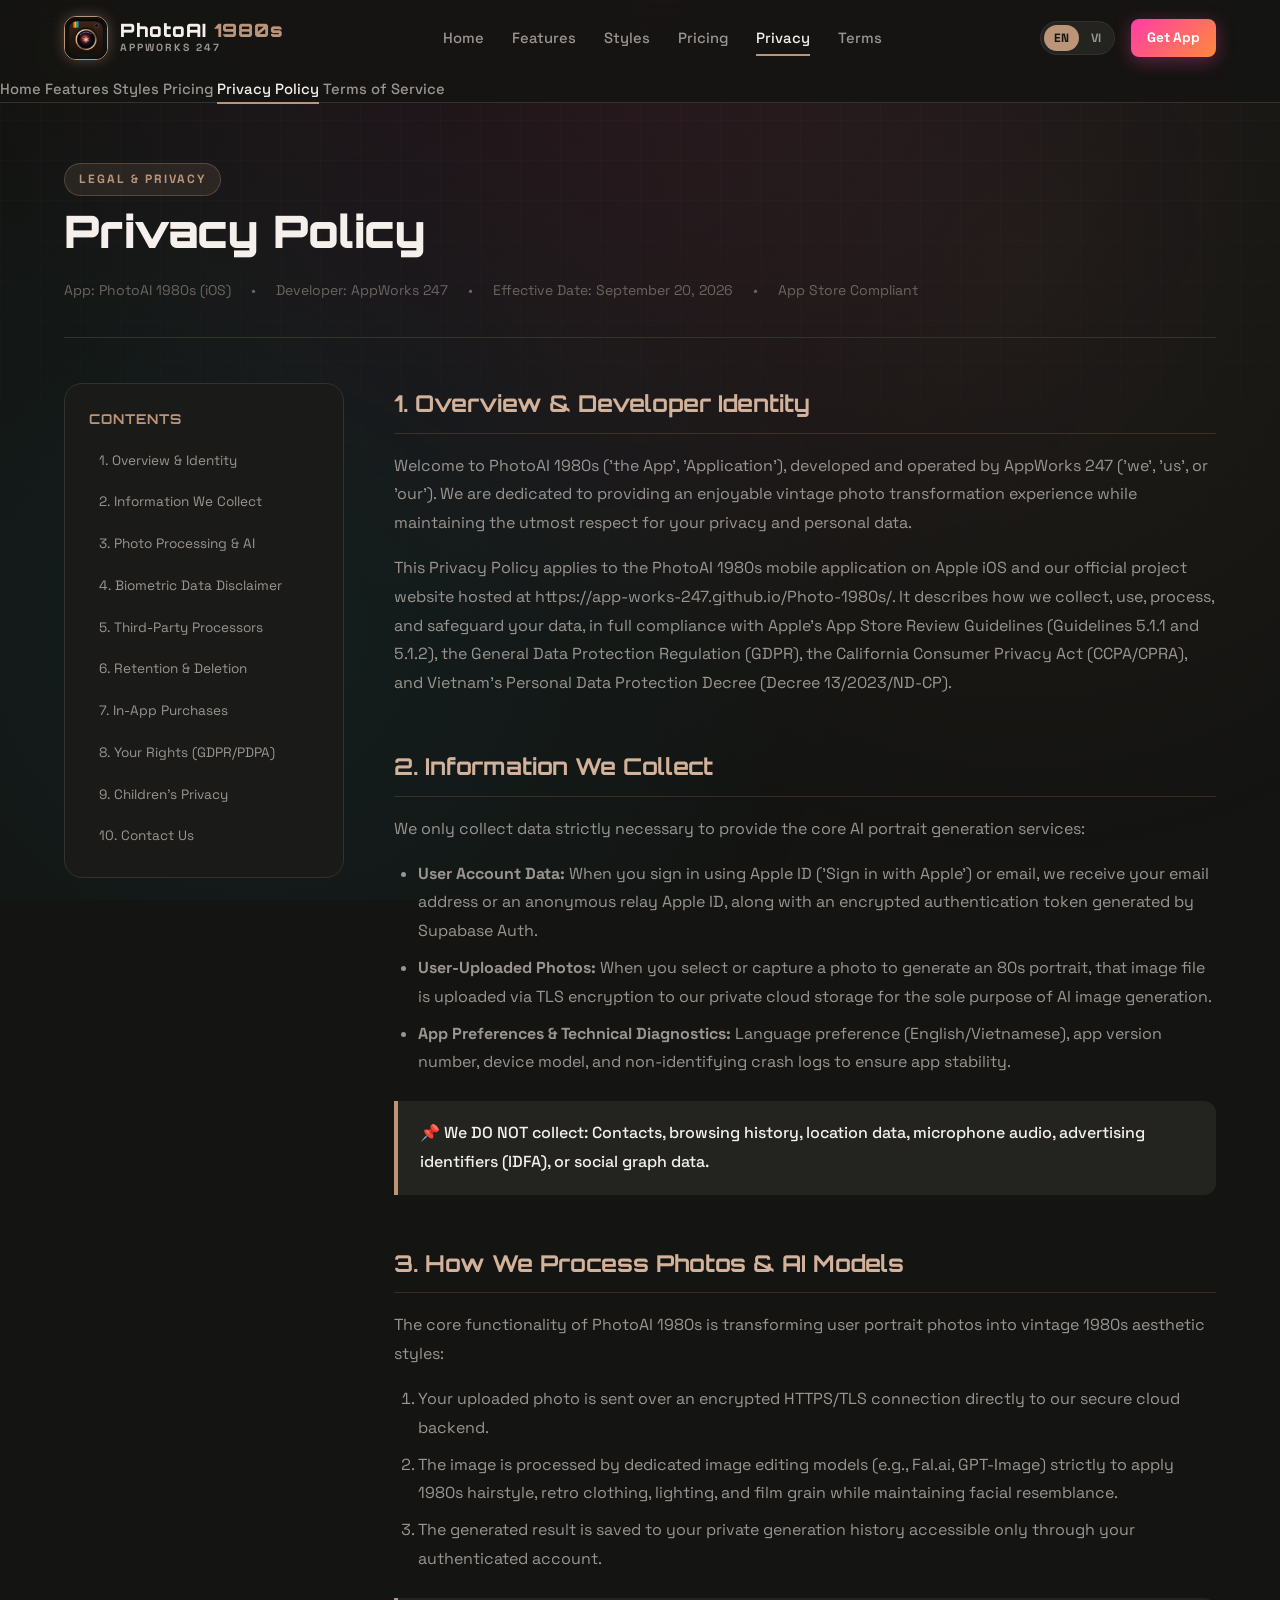
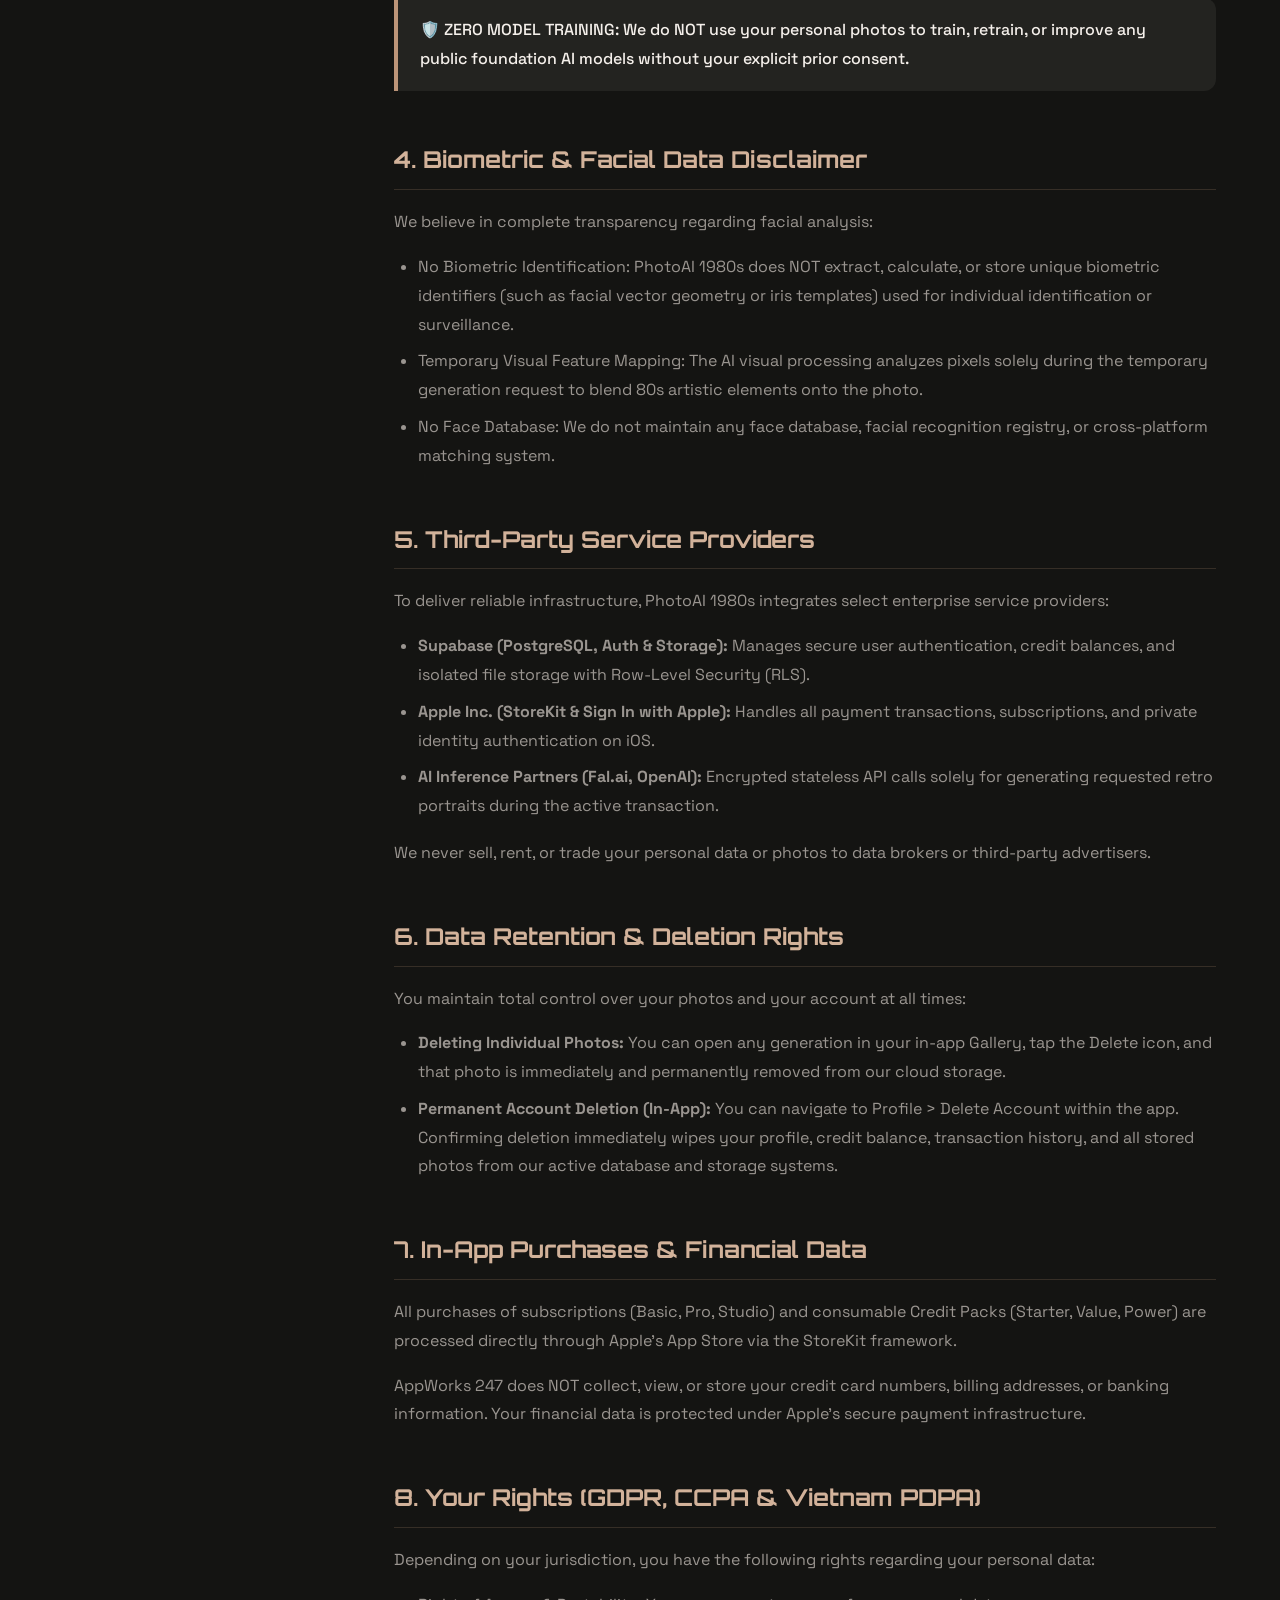
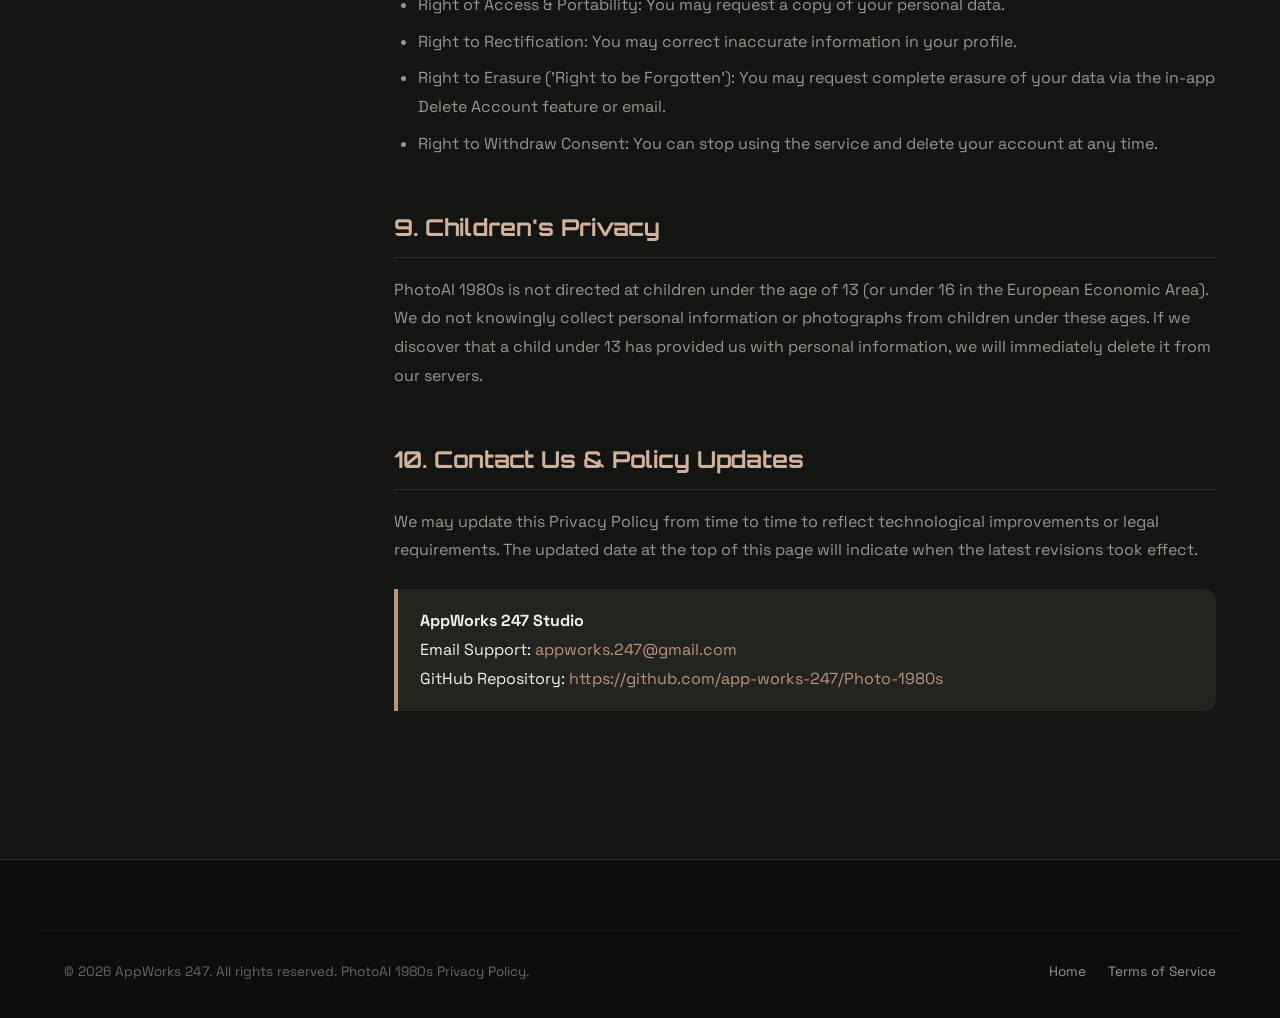
==== privacy/index.html @ 923ccb98 "feat: initial release of PhotoAI 1980s landing page and privacy policy for GitHub Pages" ====
<!DOCTYPE html>
<html lang="en">
<head>
  <meta charset="UTF-8">
  <meta name="viewport" content="width=device-width, initial-scale=1.0">
  <title>Privacy Policy — PhotoAI 1980s</title>
  <meta name="description" content="Privacy Policy for PhotoAI 1980s (iOS App by AppWorks 247). Learn how we handle your photos, AI data processing, and deletion rights.">
  <meta name="author" content="AppWorks 247">
  <base href="../">
  
  <link rel="icon" type="image/png" href="./assets/images/app-icon.png">
  <link rel="apple-touch-icon" href="./assets/images/app-icon.png">
  <link rel="stylesheet" href="./css/style.css">
</head>
<body>
  <div class="retro-grid-bg" aria-hidden="true"></div>

  <!-- Header -->
  <header class="site-header">
    <div class="container header-inner">
      <a href="./index.html" class="brand-logo" aria-label="PhotoAI 1980s Home">
        <img src="./assets/images/app-icon.png" alt="PhotoAI 1980s Icon" class="brand-icon">
        <div class="brand-text-wrap">
          <span class="brand-title">PhotoAI <span>1980s</span></span>
          <span class="brand-tag">AppWorks 247</span>
        </div>
      </a>

      <nav class="desktop-nav" aria-label="Navigation">
        <a href="./index.html" class="nav-link">Home</a>
        <a href="./index.html#features" class="nav-link">Features</a>
        <a href="./index.html#styles" class="nav-link">Styles</a>
        <a href="./index.html#pricing" class="nav-link">Pricing</a>
        <a href="./privacy.html" class="nav-link active">Privacy</a>
        <a href="./terms.html" class="nav-link">Terms</a>
      </nav>

      <div class="header-actions">
        <div class="lang-switcher" role="group" aria-label="Language Switcher">
          <button type="button" class="lang-btn active" data-lang="en" aria-label="English">EN</button>
          <button type="button" class="lang-btn" data-lang="vi" aria-label="Tiếng Việt">VI</button>
        </div>
        <a href="./index.html#download" class="btn btn-primary btn-sm">Get App</a>
        <button type="button" class="mobile-menu-toggle" aria-label="Toggle Menu">
          <span></span><span></span><span></span>
        </button>
      </div>
    </div>

    <!-- Mobile Drawer -->
    <div class="mobile-drawer">
      <a href="./index.html" class="nav-link">Home</a>
      <a href="./index.html#features" class="nav-link">Features</a>
      <a href="./index.html#styles" class="nav-link">Styles</a>
      <a href="./index.html#pricing" class="nav-link">Pricing</a>
      <a href="./privacy.html" class="nav-link active">Privacy Policy</a>
      <a href="./terms.html" class="nav-link">Terms of Service</a>
    </div>
  </header>

  <!-- Legal Main Content -->
  <main class="legal-page">
    <div class="container">
      <div class="legal-header">
        <div class="badge-eyebrow" data-en="LEGAL & PRIVACY" data-vi="PHÁP LÝ & BẢO MẬT">LEGAL & PRIVACY</div>
        <h1 data-en="Privacy Policy" data-vi="Chính Sách Quyền Riêng Tư">Privacy Policy</h1>
        <div class="legal-meta">
          <span data-en="App: PhotoAI 1980s (iOS)" data-vi="Ứng dụng: PhotoAI 1980s (iOS)">App: PhotoAI 1980s (iOS)</span>
          <span>•</span>
          <span data-en="Developer: AppWorks 247" data-vi="Nhà phát triển: AppWorks 247">Developer: AppWorks 247</span>
          <span>•</span>
          <span data-en="Effective Date: September 20, 2026" data-vi="Ngày hiệu lực: 20/09/2026">Effective Date: September 20, 2026</span>
          <span>•</span>
          <span data-en="App Store Compliant" data-vi="Tuân thủ tiêu chuẩn App Store">App Store Compliant</span>
        </div>
      </div>

      <div class="legal-layout">
        <!-- Table of contents sidebar -->
        <aside class="legal-sidebar" aria-label="Table of Contents">
          <h4 data-en="CONTENTS" data-vi="MỤC LỤC">CONTENTS</h4>
          <ul class="toc-list">
            <li><a href="#section-1" class="toc-link" data-en="1. Overview & Identity" data-vi="1. Tổng quan & Định danh">1. Overview & Identity</a></li>
            <li><a href="#section-2" class="toc-link" data-en="2. Information We Collect" data-vi="2. Dữ liệu thu thập">2. Information We Collect</a></li>
            <li><a href="#section-3" class="toc-link" data-en="3. Photo Processing & AI" data-vi="3. Xử lý ảnh & Công nghệ AI">3. Photo Processing & AI</a></li>
            <li><a href="#section-4" class="toc-link" data-en="4. Biometric Data Disclaimer" data-vi="4. Dữ liệu sinh trắc học">4. Biometric Data Disclaimer</a></li>
            <li><a href="#section-5" class="toc-link" data-en="5. Third-Party Processors" data-vi="5. Đối tác thứ ba">5. Third-Party Processors</a></li>
            <li><a href="#section-6" class="toc-link" data-en="6. Retention & Deletion" data-vi="6. Lưu trữ & Quyền xóa">6. Retention & Deletion</a></li>
            <li><a href="#section-7" class="toc-link" data-en="7. In-App Purchases" data-vi="7. Giao dịch mua trong app">7. In-App Purchases</a></li>
            <li><a href="#section-8" class="toc-link" data-en="8. Your Rights (GDPR/PDPA)" data-vi="8. Quyền lợi người dùng">8. Your Rights (GDPR/PDPA)</a></li>
            <li><a href="#section-9" class="toc-link" data-en="9. Children's Privacy" data-vi="9. Quyền riêng tư trẻ em">9. Children's Privacy</a></li>
            <li><a href="#section-10" class="toc-link" data-en="10. Contact Us" data-vi="10. Liên hệ">10. Contact Us</a></li>
          </ul>
        </aside>

        <!-- Legal body text -->
        <article class="legal-content">
          <!-- Section 1 -->
          <section id="section-1">
            <h2 data-en="1. Overview & Developer Identity" data-vi="1. Tổng quan & Định danh nhà phát triển">1. Overview & Developer Identity</h2>
            <p data-en="Welcome to PhotoAI 1980s ('the App', 'Application'), developed and operated by AppWorks 247 ('we', 'us', or 'our'). We are dedicated to providing an enjoyable vintage photo transformation experience while maintaining the utmost respect for your privacy and personal data." data-vi="Chào mừng bạn đến với PhotoAI 1980s ('Ứng dụng'), được phát triển và vận hành bởi AppWorks 247 ('chúng tôi'). Chúng tôi cam kết mang đến trải nghiệm biến hóa ảnh thập niên 1980 thú vị đồng thời bảo vệ tối đa quyền riêng tư và dữ liệu cá nhân của bạn.">
              Welcome to PhotoAI 1980s ("the App", "Application"), developed and operated by AppWorks 247 ("we", "us", or "our"). We are dedicated to providing an enjoyable vintage photo transformation experience while maintaining the utmost respect for your privacy and personal data.
            </p>
            <p data-en="This Privacy Policy applies to the PhotoAI 1980s mobile application on Apple iOS and our official project website hosted at https://app-works-247.github.io/Photo-1980s/. It describes how we collect, use, process, and safeguard your data, in full compliance with Apple's App Store Review Guidelines (Guidelines 5.1.1 and 5.1.2), the General Data Protection Regulation (GDPR), the California Consumer Privacy Act (CCPA/CPRA), and Vietnam's Personal Data Protection Decree (Decree 13/2023/ND-CP)." data-vi="Chính sách này áp dụng cho ứng dụng di động PhotoAI 1980s trên iOS và trang web dự án chính thức tại https://app-works-247.github.io/Photo-1980s/. Chính sách giải thích rõ cách thức chúng tôi thu thập, sử dụng và bảo vệ dữ liệu của bạn, tuân thủ nghiêm ngặt Hướng dẫn Đánh giá App Store của Apple (Điều 5.1.1 và 5.1.2), GDPR, CCPA và Nghị định 13/2023/NĐ-CP của Việt Nam.">
              This Privacy Policy applies to the PhotoAI 1980s mobile application on Apple iOS and our official project website hosted at https://app-works-247.github.io/Photo-1980s/. It describes how we collect, use, process, and safeguard your data, in full compliance with Apple's App Store Review Guidelines (Guidelines 5.1.1 and 5.1.2), the General Data Protection Regulation (GDPR), the California Consumer Privacy Act (CCPA/CPRA), and Vietnam's Personal Data Protection Decree (Decree 13/2023/ND-CP).
            </p>
          </section>

          <!-- Section 2 -->
          <section id="section-2">
            <h2 data-en="2. Information We Collect" data-vi="2. Dữ liệu chúng tôi thu thập">2. Information We Collect</h2>
            <p data-en="We only collect data strictly necessary to provide the core AI portrait generation services:" data-vi="Chúng tôi chỉ thu thập các dữ liệu thực sự cần thiết để cung cấp tính năng tạo ảnh chân dung AI:">
              We only collect data strictly necessary to provide the core AI portrait generation services:
            </p>
            <ul>
              <li>
                <strong data-en="User Account Data: " data-vi="Dữ liệu tài khoản: ">User Account Data: </strong>
                <span data-en="When you sign in using Apple ID ('Sign in with Apple') or email, we receive your email address or an anonymous relay Apple ID, along with an encrypted authentication token generated by Supabase Auth." data-vi="Khi bạn đăng nhập bằng Apple ID ('Đăng nhập bằng Apple') hoặc email, chúng tôi nhận địa chỉ email (hoặc email chuyển tiếp ẩn danh của Apple) và mã xác thực mã hóa do Supabase Auth quản lý.">When you sign in using Apple ID ("Sign in with Apple") or email, we receive your email address or an anonymous relay Apple ID, along with an encrypted authentication token generated by Supabase Auth.</span>
              </li>
              <li>
                <strong data-en="User-Uploaded Photos: " data-vi="Ảnh do bạn tải lên: ">User-Uploaded Photos: </strong>
                <span data-en="When you select or capture a photo to generate an 80s portrait, that image file is uploaded via TLS encryption to our private cloud storage for the sole purpose of AI image generation." data-vi="Khi bạn chụp ảnh hoặc chọn ảnh từ thư viện để tạo chân dung 80s, file ảnh sẽ được truyền tải qua mã hóa TLS lên kho lưu trữ đám mây bảo mật chỉ phục vụ duy nhất mục đích tạo ảnh AI.">When you select or capture a photo to generate an 80s portrait, that image file is uploaded via TLS encryption to our private cloud storage for the sole purpose of AI image generation.</span>
              </li>
              <li>
                <strong data-en="App Preferences & Technical Diagnostics: " data-vi="Tùy chọn & Dữ liệu chẩn đoán kỹ thuật: ">App Preferences & Technical Diagnostics: </strong>
                <span data-en="Language preference (English/Vietnamese), app version number, device model, and non-identifying crash logs to ensure app stability." data-vi="Tùy chọn ngôn ngữ (Anh/Việt), phiên bản ứng dụng, dòng máy và nhật ký lỗi kỹ thuật ẩn danh nhằm đảm bảo sự ổn định của ứng dụng.">Language preference (English/Vietnamese), app version number, device model, and non-identifying crash logs to ensure app stability.</span>
              </li>
            </ul>

            <div class="legal-callout">
              <p data-en="📌 We DO NOT collect: Contacts, browsing history, location data, microphone audio, advertising identifiers (IDFA), or social graph data." data-vi="📌 Chúng tôi KHÔNG thu thập: Danh bạ điện thoại, lịch sử duyệt web, định vị GPS, ghi âm microphone, ID quảng cáo theo dõi (IDFA) hay mạng lưới bạn bè.">
                📌 We DO NOT collect: Contacts, browsing history, location data, microphone audio, advertising identifiers (IDFA), or social graph data.
              </p>
            </div>
          </section>

          <!-- Section 3 -->
          <section id="section-3">
            <h2 data-en="3. How We Process Photos & AI Models" data-vi="3. Quy trình xử lý ảnh & Mô hình AI">3. How We Process Photos & AI Models</h2>
            <p data-en="The core functionality of PhotoAI 1980s is transforming user portrait photos into vintage 1980s aesthetic styles:" data-vi="Chức năng cốt lõi của PhotoAI 1980s là chuyển hóa ảnh chân dung thành phong cách cổ điển thập niên 1980:">
              The core functionality of PhotoAI 1980s is transforming user portrait photos into vintage 1980s aesthetic styles:
            </p>
            <ol>
              <li data-en="Your uploaded photo is sent over an encrypted HTTPS/TLS connection directly to our secure cloud backend." data-vi="Ảnh bạn tải lên được truyền tải qua kết nối mã hóa bảo mật HTTPS/TLS đến máy chủ đám mây của chúng tôi.">Your uploaded photo is sent over an encrypted HTTPS/TLS connection directly to our secure cloud backend.</li>
              <li data-en="The image is processed by dedicated image editing models (e.g., Fal.ai, GPT-Image) strictly to apply 1980s hairstyle, retro clothing, lighting, and film grain while maintaining facial resemblance." data-vi="Ảnh được xử lý bởi các mô hình AI chuyên dụng (như Fal.ai, GPT-Image) để vẽ lại kiểu tóc thập niên 80, trang phục cổ điển, ánh sáng và hạt phim mà vẫn giữ nguyên đường nét gương mặt.">The image is processed by dedicated image editing models (e.g., Fal.ai, GPT-Image) strictly to apply 1980s hairstyle, retro clothing, lighting, and film grain while maintaining facial resemblance.</li>
              <li data-en="The generated result is saved to your private generation history accessible only through your authenticated account." data-vi="Bức ảnh hoàn thiện được lưu vào lịch sử tạo ảnh cá nhân của riêng bạn, chỉ có tài khoản của bạn mới có quyền truy cập.">The generated result is saved to your private generation history accessible only through your authenticated account.</li>
            </ol>
            <div class="legal-callout">
              <p data-en="🛡️ ZERO MODEL TRAINING: We do NOT use your personal photos to train, retrain, or improve any public foundation AI models without your explicit prior consent." data-vi="🛡️ KHÔNG HUẤN LUYỆN MÔ HÌNH: Chúng tôi TUYỆT ĐỐI KHÔNG sử dụng ảnh cá nhân của bạn để huấn luyện hoặc tinh chỉnh các mô hình AI công khai khi chưa có sự đồng ý rõ ràng.">
                🛡️ ZERO MODEL TRAINING: We do NOT use your personal photos to train, retrain, or improve any public foundation AI models without your explicit prior consent.
              </p>
            </div>
          </section>

          <!-- Section 4 -->
          <section id="section-4">
            <h2 data-en="4. Biometric & Facial Data Disclaimer" data-vi="4. Tuyên bố về dữ liệu sinh trắc học khuôn mặt">4. Biometric & Facial Data Disclaimer</h2>
            <p data-en="We believe in complete transparency regarding facial analysis:" data-vi="Chúng tôi cam kết minh bạch tuyệt đối về việc phân tích khuôn mặt:">
              We believe in complete transparency regarding facial analysis:
            </p>
            <ul>
              <li data-en="No Biometric Identification: PhotoAI 1980s does NOT extract, calculate, or store unique biometric identifiers (such as facial vector geometry or iris templates) used for individual identification or surveillance." data-vi="Không nhận diện sinh trắc học: PhotoAI 1980s KHÔNG trích xuất, tính toán hay lưu trữ các mẫu dữ liệu sinh trắc học độc nhất để định danh hoặc giám sát cá nhân.">No Biometric Identification: PhotoAI 1980s does NOT extract, calculate, or store unique biometric identifiers (such as facial vector geometry or iris templates) used for individual identification or surveillance.</li>
              <li data-en="Temporary Visual Feature Mapping: The AI visual processing analyzes pixels solely during the temporary generation request to blend 80s artistic elements onto the photo." data-vi="Phân tích điểm ảnh tạm thời: Quá trình AI chỉ phân tích các điểm ảnh trong thời gian ngắn lúc thực hiện tạo ảnh để phủ các yếu tố nghệ thuật retro lên ảnh.">Temporary Visual Feature Mapping: The AI visual processing analyzes pixels solely during the temporary generation request to blend 80s artistic elements onto the photo.</li>
              <li data-en="No Face Database: We do not maintain any face database, facial recognition registry, or cross-platform matching system." data-vi="Không có cơ sở dữ liệu khuôn mặt: Chúng tôi không duy trì bất kỳ kho cơ sở dữ liệu nhận dạng khuôn mặt nào.">No Face Database: We do not maintain any face database, facial recognition registry, or cross-platform matching system.</li>
            </ul>
          </section>

          <!-- Section 5 -->
          <section id="section-5">
            <h2 data-en="5. Third-Party Service Providers" data-vi="5. Các nhà cung cấp dịch vụ bên thứ ba">5. Third-Party Service Providers</h2>
            <p data-en="To deliver reliable infrastructure, PhotoAI 1980s integrates select enterprise service providers:" data-vi="Để đảm bảo hạ tầng vận hành an toàn và ổn định, PhotoAI 1980s hợp tác với các nhà cung cấp dịch vụ chuẩn quốc tế:">
              To deliver reliable infrastructure, PhotoAI 1980s integrates select enterprise service providers:
            </p>
            <ul>
              <li>
                <strong>Supabase (PostgreSQL, Auth & Storage): </strong>
                <span data-en="Manages secure user authentication, credit balances, and isolated file storage with Row-Level Security (RLS)." data-vi="Quản lý xác thực tài khoản bảo mật, số dư credits và lưu trữ tệp riêng biệt với cơ chế bảo mật Row-Level Security (RLS).">Manages secure user authentication, credit balances, and isolated file storage with Row-Level Security (RLS).</span>
              </li>
              <li>
                <strong>Apple Inc. (StoreKit & Sign In with Apple): </strong>
                <span data-en="Handles all payment transactions, subscriptions, and private identity authentication on iOS." data-vi="Xử lý toàn bộ giao dịch thanh toán, gia hạn gói thuê bao và xác thực danh tính bảo mật trên iOS.">Handles all payment transactions, subscriptions, and private identity authentication on iOS.</span>
              </li>
              <li>
                <strong>AI Inference Partners (Fal.ai, OpenAI): </strong>
                <span data-en="Encrypted stateless API calls solely for generating requested retro portraits during the active transaction." data-vi="Nhận dữ liệu mã hóa qua API để thực thi lệnh biến đổi ảnh retro theo yêu cầu tại thời điểm thực hiện.">Encrypted stateless API calls solely for generating requested retro portraits during the active transaction.</span>
              </li>
            </ul>
            <p data-en="We never sell, rent, or trade your personal data or photos to data brokers or third-party advertisers." data-vi="Chúng tôi không bao giờ bán, cho thuê hay trao đổi ảnh hoặc thông tin cá nhân của bạn cho bất kỳ nhà môi giới dữ liệu hoặc bên quảng cáo nào.">
              We never sell, rent, or trade your personal data or photos to data brokers or third-party advertisers.
            </p>
          </section>

          <!-- Section 6 -->
          <section id="section-6">
            <h2 data-en="6. Data Retention & Deletion Rights" data-vi="6. Thời hạn lưu trữ & Quyền xóa dữ liệu">6. Data Retention & Deletion Rights</h2>
            <p data-en="You maintain total control over your photos and your account at all times:" data-vi="Bạn luôn có toàn quyền kiểm soát đối với ảnh và tài khoản của mình:">
              You maintain total control over your photos and your account at all times:
            </p>
            <ul>
              <li>
                <strong data-en="Deleting Individual Photos: " data-vi="Xóa từng bức ảnh: ">Deleting Individual Photos: </strong>
                <span data-en="You can open any generation in your in-app Gallery, tap the Delete icon, and that photo is immediately and permanently removed from our cloud storage." data-vi="Bạn có thể mở bất kỳ bức ảnh nào trong Thư viện ảnh của app, bấm biểu tượng Thùng rác để xóa ngay lập tức và vĩnh viễn khỏi kho lưu trữ.">You can open any generation in your in-app Gallery, tap the Delete icon, and that photo is immediately and permanently removed from our cloud storage.</span>
              </li>
              <li>
                <strong data-en="Permanent Account Deletion (In-App): " data-vi="Xóa vĩnh viễn tài khoản trong ứng dụng: ">Permanent Account Deletion (In-App): </strong>
                <span data-en="You can navigate to Profile > Delete Account within the app. Confirming deletion immediately wipes your profile, credit balance, transaction history, and all stored photos from our active database and storage systems." data-vi="Bạn có thể vào mục Hồ sơ (Profile) > Xóa tài khoản (Delete Account). Thao tác này sẽ xóa sạch ngay lập tức hồ sơ, số dư credits, lịch sử và toàn bộ ảnh của bạn khỏi hệ thống.">You can navigate to Profile > Delete Account within the app. Confirming deletion immediately wipes your profile, credit balance, transaction history, and all stored photos from our active database and storage systems.</span>
              </li>
            </ul>
          </section>

          <!-- Section 7 -->
          <section id="section-7">
            <h2 data-en="7. In-App Purchases & Financial Data" data-vi="7. Mua hàng trong ứng dụng & Thông tin thanh toán">7. In-App Purchases & Financial Data</h2>
            <p data-en="All purchases of subscriptions (Basic, Pro, Studio) and consumable Credit Packs (Starter, Value, Power) are processed directly through Apple's App Store via the StoreKit framework." data-vi="Mọi giao dịch mua gói đăng ký (Basic, Pro, Studio) và gói nạp credit (Starter, Value, Power) đều được xử lý trực tiếp qua Apple App Store thông qua khung bảo mật StoreKit.">
              All purchases of subscriptions (Basic, Pro, Studio) and consumable Credit Packs (Starter, Value, Power) are processed directly through Apple's App Store via the StoreKit framework.
            </p>
            <p data-en="AppWorks 247 does NOT collect, view, or store your credit card numbers, billing addresses, or banking information. Your financial data is protected under Apple's secure payment infrastructure." data-vi="AppWorks 247 KHÔNG thu thập, xem hoặc lưu trữ số thẻ tín dụng, địa chỉ thanh toán hay thông tin tài khoản ngân hàng của bạn. Dữ liệu tài chính được bảo vệ theo hạ tầng của Apple.">
              AppWorks 247 does NOT collect, view, or store your credit card numbers, billing addresses, or banking information. Your financial data is protected under Apple's secure payment infrastructure.
            </p>
          </section>

          <!-- Section 8 -->
          <section id="section-8">
            <h2 data-en="8. Your Rights (GDPR, CCPA & Vietnam PDPA)" data-vi="8. Quyền lợi của bạn (GDPR, CCPA & Nghị định 13/2023)">8. Your Rights (GDPR, CCPA & Vietnam PDPA)</h2>
            <p data-en="Depending on your jurisdiction, you have the following rights regarding your personal data:" data-vi="Tùy theo khu vực sinh sống, bạn có các quyền pháp lý sau đối với dữ liệu cá nhân của mình:">
              Depending on your jurisdiction, you have the following rights regarding your personal data:
            </p>
            <ul>
              <li data-en="Right of Access & Portability: You may request a copy of your personal data." data-vi="Quyền truy cập & trích xuất: Bạn có quyền yêu cầu bản sao dữ liệu cá nhân của mình.">Right of Access & Portability: You may request a copy of your personal data.</li>
              <li data-en="Right to Rectification: You may correct inaccurate information in your profile." data-vi="Quyền đính chính: Bạn có thể cập nhật thông tin trong hồ sơ của mình.">Right to Rectification: You may correct inaccurate information in your profile.</li>
              <li data-en="Right to Erasure ('Right to be Forgotten'): You may request complete erasure of your data via the in-app Delete Account feature or email." data-vi="Quyền xóa dữ liệu ('Quyền được lãng quên'): Bạn có quyền yêu cầu xóa toàn bộ dữ liệu qua nút Xóa tài khoản trong app hoặc qua email.">Right to Erasure ("Right to be Forgotten"): You may request complete erasure of your data via the in-app Delete Account feature or email.</li>
              <li data-en="Right to Withdraw Consent: You can stop using the service and delete your account at any time." data-vi="Quyền rút lại sự đồng ý: Bạn có thể ngừng sử dụng và xóa tài khoản bất cứ khi nào.">Right to Withdraw Consent: You can stop using the service and delete your account at any time.</li>
            </ul>
          </section>

          <!-- Section 9 -->
          <section id="section-9">
            <h2 data-en="9. Children's Privacy" data-vi="9. Quyền riêng tư của trẻ em">9. Children's Privacy</h2>
            <p data-en="PhotoAI 1980s is not directed at children under the age of 13 (or under 16 in the European Economic Area). We do not knowingly collect personal information or photographs from children under these ages. If we discover that a child under 13 has provided us with personal information, we will immediately delete it from our servers." data-vi="PhotoAI 1980s không hướng đến đối tượng trẻ em dưới 13 tuổi (hoặc dưới 16 tuổi tại Khu vực Kinh tế Châu Âu). Chúng tôi không cố ý thu thập thông tin cá nhân hoặc hình ảnh của trẻ em dưới độ tuổi này. Nếu phát hiện trường hợp vi phạm, chúng tôi sẽ lập tức xóa thông tin khỏi máy chủ.">
              PhotoAI 1980s is not directed at children under the age of 13 (or under 16 in the European Economic Area). We do not knowingly collect personal information or photographs from children under these ages. If we discover that a child under 13 has provided us with personal information, we will immediately delete it from our servers.
            </p>
          </section>

          <!-- Section 10 -->
          <section id="section-10">
            <h2 data-en="10. Contact Us & Policy Updates" data-vi="10. Thông tin liên hệ & Cập nhật chính sách">10. Contact Us & Policy Updates</h2>
            <p data-en="We may update this Privacy Policy from time to time to reflect technological improvements or legal requirements. The updated date at the top of this page will indicate when the latest revisions took effect." data-vi="Chúng tôi có thể cập nhật Chính sách này định kỳ để phản ánh các cải tiến kỹ thuật hoặc yêu cầu pháp lý mới. Ngày cập nhật ở đầu trang sẽ thể hiện hiệu lực của phiên bản mới nhất.">
              We may update this Privacy Policy from time to time to reflect technological improvements or legal requirements. The updated date at the top of this page will indicate when the latest revisions took effect.
            </p>
            <div class="legal-callout">
              <strong data-en="AppWorks 247 Studio" data-vi="Nhà phát triển: AppWorks 247 Studio">AppWorks 247 Studio</strong><br>
              <span data-en="Email Support: " data-vi="Email hỗ trợ: ">Email Support: </span><a href="mailto:appworks.247@gmail.com" style="color: var(--color-gold);">appworks.247@gmail.com</a><br>
              <span data-en="GitHub Repository: " data-vi="Kho mã nguồn GitHub: ">GitHub Repository: </span><a href="https://github.com/app-works-247/Photo-1980s" target="_blank" rel="noopener" style="color: var(--color-gold);">https://github.com/app-works-247/Photo-1980s</a>
            </div>
          </article>
      </div>
    </div>
  </main>

  <!-- Footer -->
  <footer class="site-footer">
    <div class="container footer-bottom">
      <p>© 2026 AppWorks 247. All rights reserved. PhotoAI 1980s Privacy Policy.</p>
      <div>
        <a href="./index.html" style="margin-right: 18px; color: var(--color-text-secondary);">Home</a>
        <a href="./terms.html" style="color: var(--color-text-secondary);">Terms of Service</a>
      </div>
    </div>
  </footer>

  <script src="./js/main.js"></script>
</body>
</html>
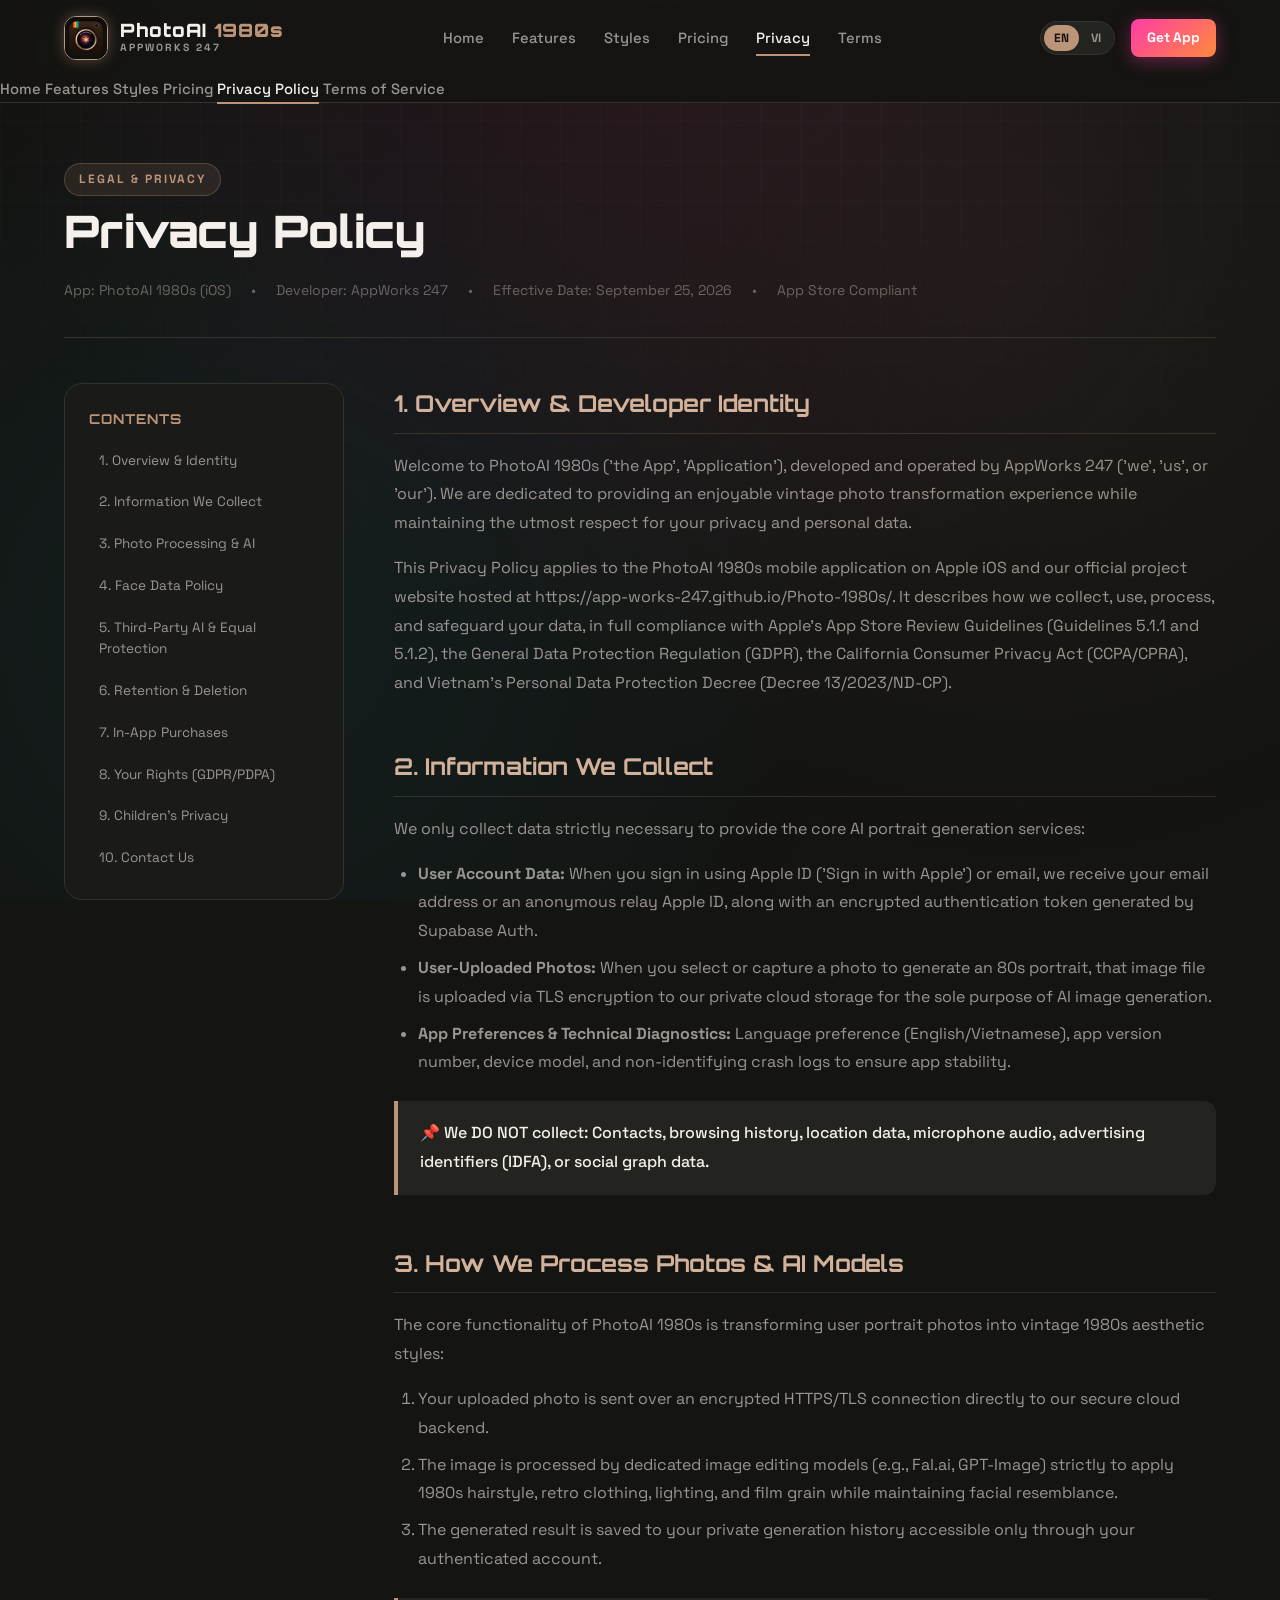
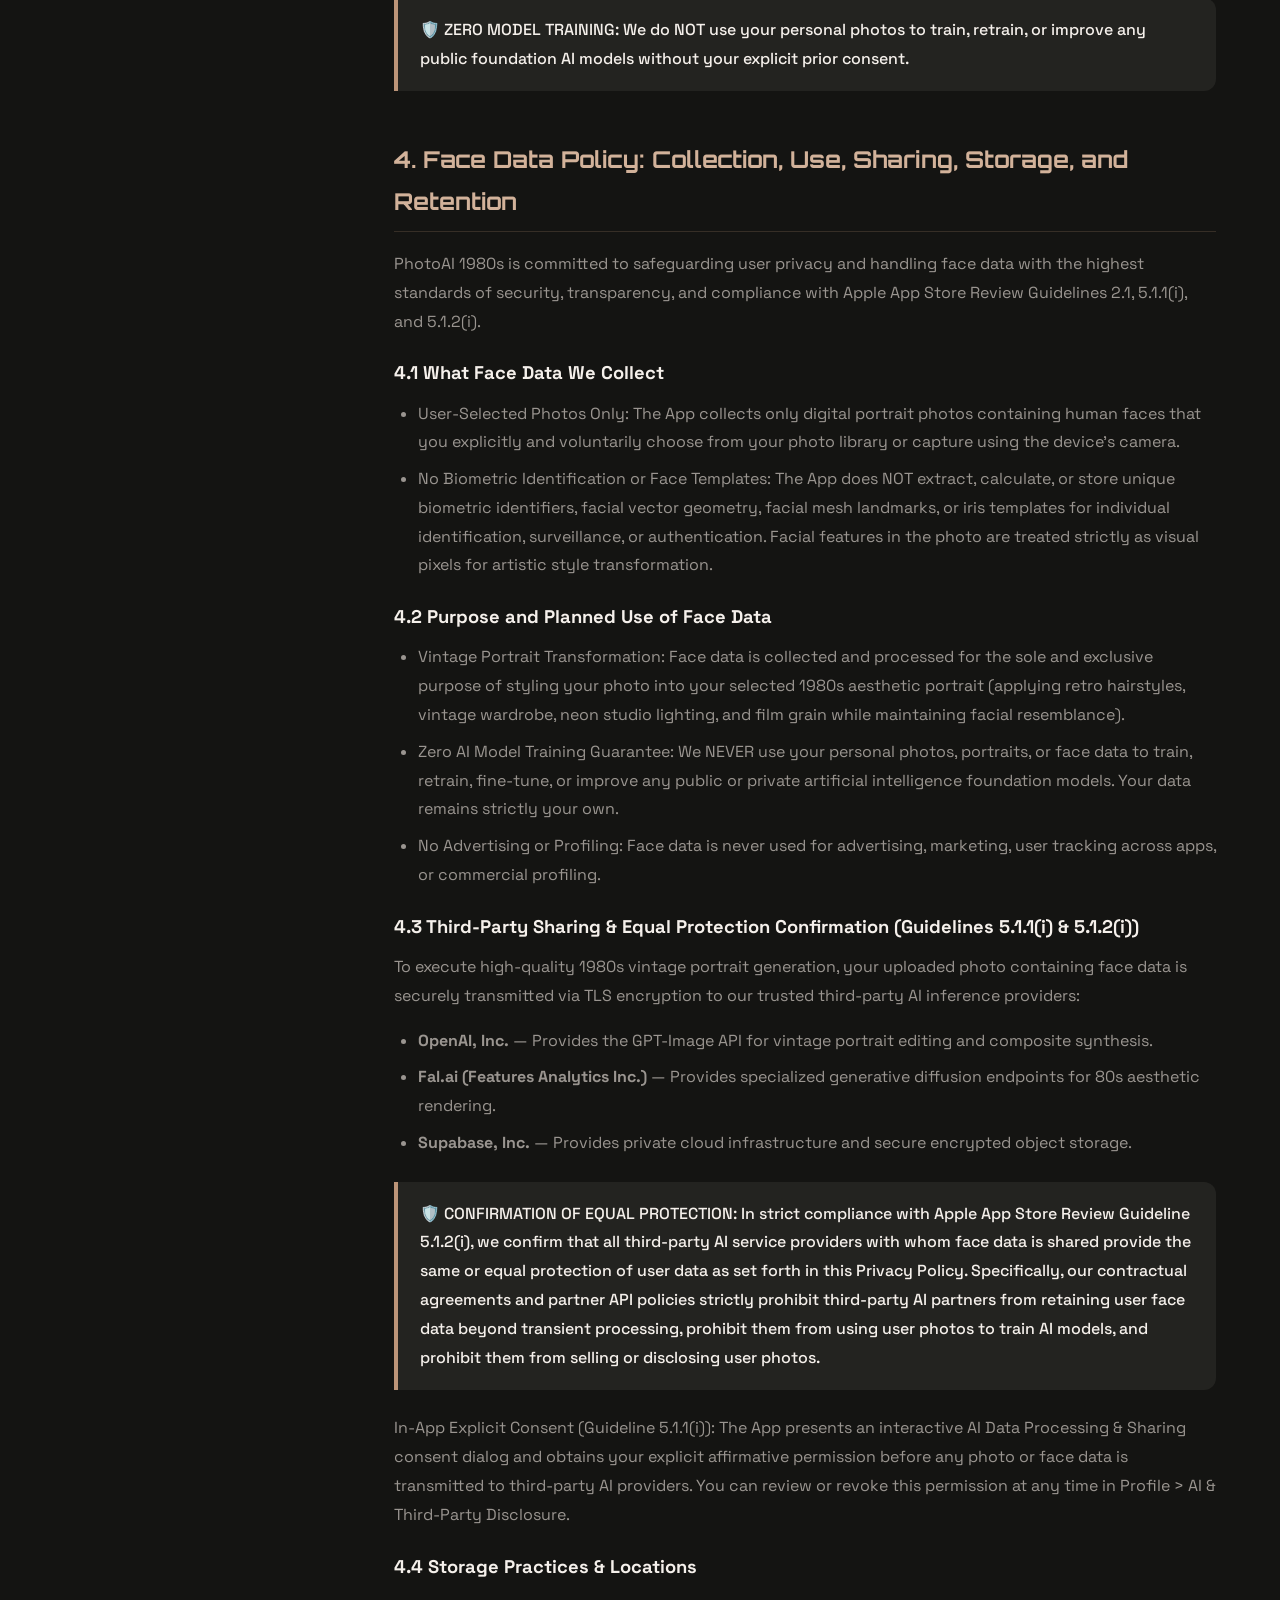
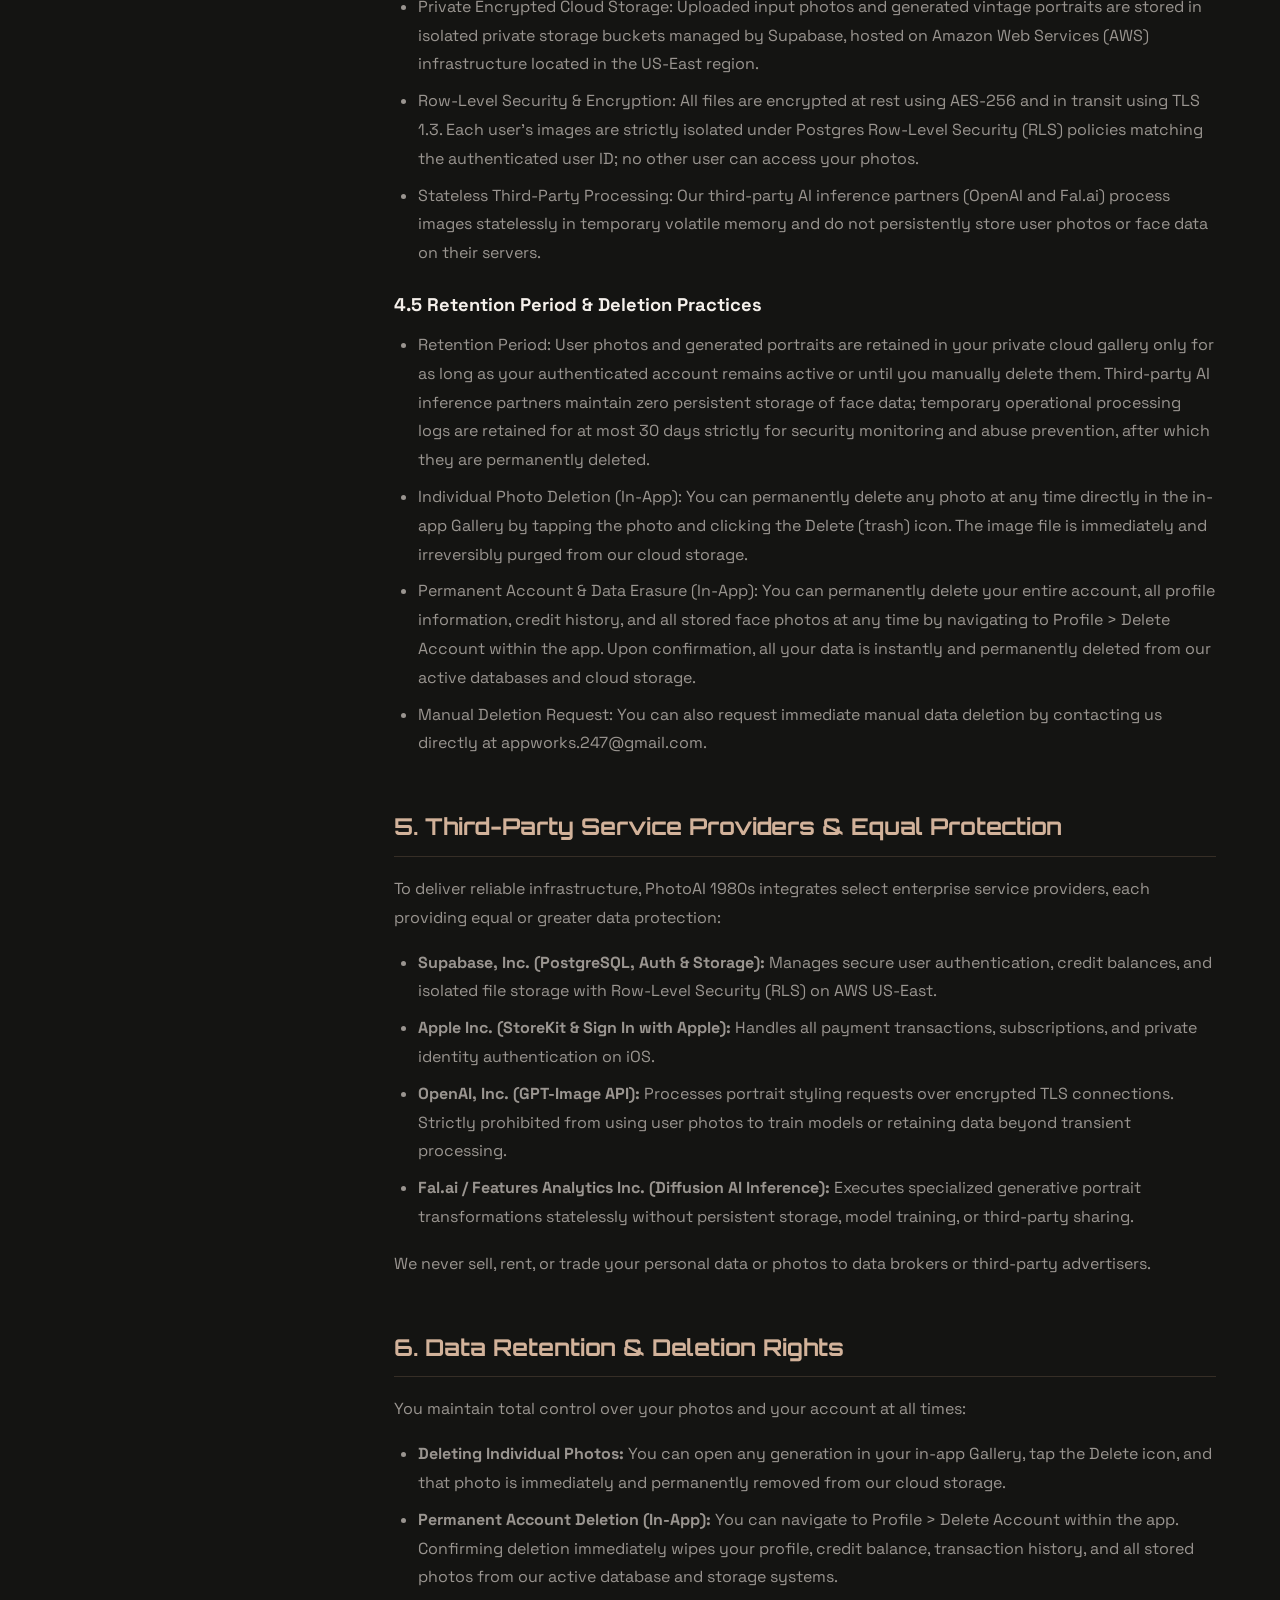
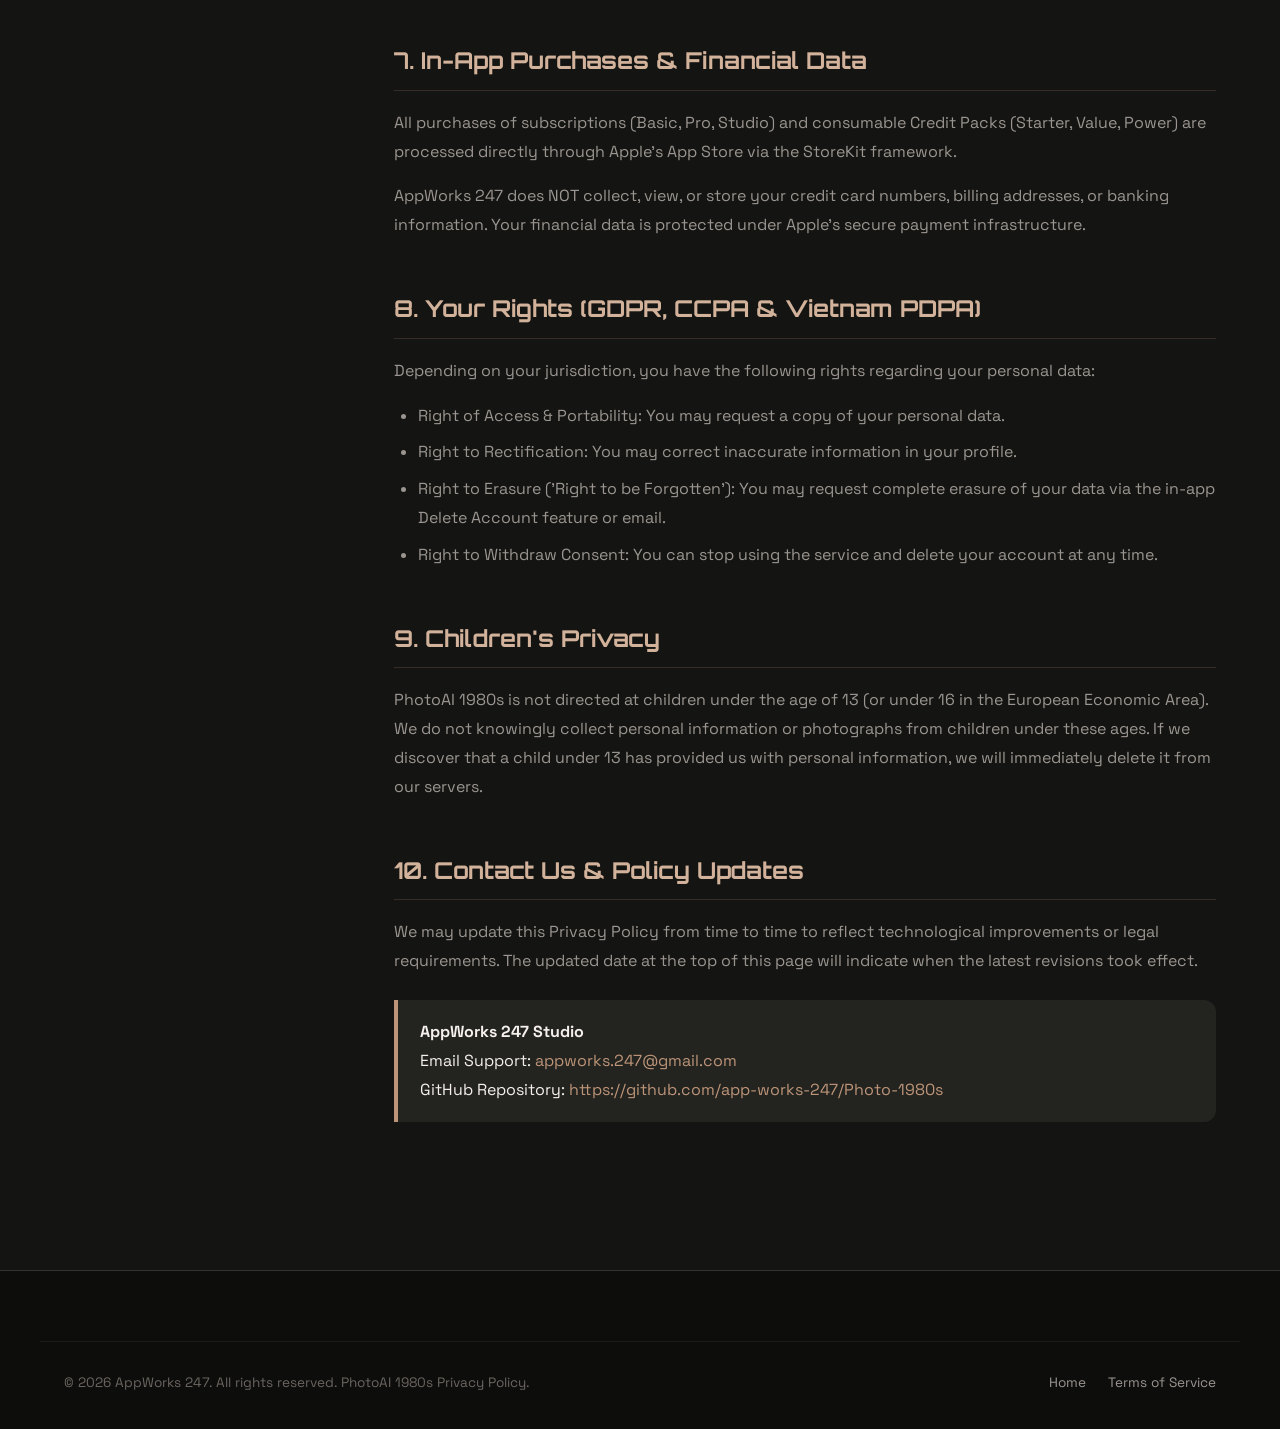
==== commit 0a7dc470: "Update privacy policy with comprehensive Face Data Policy and Equal Protection confirmation" ====
--- a/privacy/index.html
+++ b/privacy/index.html
@@ -69,7 +69,7 @@
           <span>•</span>
           <span data-en="Developer: AppWorks 247" data-vi="Nhà phát triển: AppWorks 247">Developer: AppWorks 247</span>
           <span>•</span>
-          <span data-en="Effective Date: September 20, 2026" data-vi="Ngày hiệu lực: 20/09/2026">Effective Date: September 20, 2026</span>
+          <span data-en="Effective Date: September 25, 2026" data-vi="Ngày hiệu lực: 25/09/2026">Effective Date: September 25, 2026</span>
           <span>•</span>
           <span data-en="App Store Compliant" data-vi="Tuân thủ tiêu chuẩn App Store">App Store Compliant</span>
         </div>
@@ -83,8 +83,8 @@
             <li><a href="#section-1" class="toc-link" data-en="1. Overview & Identity" data-vi="1. Tổng quan & Định danh">1. Overview & Identity</a></li>
             <li><a href="#section-2" class="toc-link" data-en="2. Information We Collect" data-vi="2. Dữ liệu thu thập">2. Information We Collect</a></li>
             <li><a href="#section-3" class="toc-link" data-en="3. Photo Processing & AI" data-vi="3. Xử lý ảnh & Công nghệ AI">3. Photo Processing & AI</a></li>
-            <li><a href="#section-4" class="toc-link" data-en="4. Biometric Data Disclaimer" data-vi="4. Dữ liệu sinh trắc học">4. Biometric Data Disclaimer</a></li>
-            <li><a href="#section-5" class="toc-link" data-en="5. Third-Party Processors" data-vi="5. Đối tác thứ ba">5. Third-Party Processors</a></li>
+            <li><a href="#section-4" class="toc-link" data-en="4. Face Data Policy" data-vi="4. Dữ liệu khuôn mặt">4. Face Data Policy</a></li>
+            <li><a href="#section-5" class="toc-link" data-en="5. Third-Party AI & Equal Protection" data-vi="5. Đối tác AI & Bảo vệ tương đương">5. Third-Party AI & Equal Protection</a></li>
             <li><a href="#section-6" class="toc-link" data-en="6. Retention & Deletion" data-vi="6. Lưu trữ & Quyền xóa">6. Retention & Deletion</a></li>
             <li><a href="#section-7" class="toc-link" data-en="7. In-App Purchases" data-vi="7. Giao dịch mua trong app">7. In-App Purchases</a></li>
             <li><a href="#section-8" class="toc-link" data-en="8. Your Rights (GDPR/PDPA)" data-vi="8. Quyền lợi người dùng">8. Your Rights (GDPR/PDPA)</a></li>
@@ -154,35 +154,86 @@
 
           <!-- Section 4 -->
           <section id="section-4">
-            <h2 data-en="4. Biometric & Facial Data Disclaimer" data-vi="4. Tuyên bố về dữ liệu sinh trắc học khuôn mặt">4. Biometric & Facial Data Disclaimer</h2>
-            <p data-en="We believe in complete transparency regarding facial analysis:" data-vi="Chúng tôi cam kết minh bạch tuyệt đối về việc phân tích khuôn mặt:">
-              We believe in complete transparency regarding facial analysis:
-            </p>
-            <ul>
-              <li data-en="No Biometric Identification: PhotoAI 1980s does NOT extract, calculate, or store unique biometric identifiers (such as facial vector geometry or iris templates) used for individual identification or surveillance." data-vi="Không nhận diện sinh trắc học: PhotoAI 1980s KHÔNG trích xuất, tính toán hay lưu trữ các mẫu dữ liệu sinh trắc học độc nhất để định danh hoặc giám sát cá nhân.">No Biometric Identification: PhotoAI 1980s does NOT extract, calculate, or store unique biometric identifiers (such as facial vector geometry or iris templates) used for individual identification or surveillance.</li>
-              <li data-en="Temporary Visual Feature Mapping: The AI visual processing analyzes pixels solely during the temporary generation request to blend 80s artistic elements onto the photo." data-vi="Phân tích điểm ảnh tạm thời: Quá trình AI chỉ phân tích các điểm ảnh trong thời gian ngắn lúc thực hiện tạo ảnh để phủ các yếu tố nghệ thuật retro lên ảnh.">Temporary Visual Feature Mapping: The AI visual processing analyzes pixels solely during the temporary generation request to blend 80s artistic elements onto the photo.</li>
-              <li data-en="No Face Database: We do not maintain any face database, facial recognition registry, or cross-platform matching system." data-vi="Không có cơ sở dữ liệu khuôn mặt: Chúng tôi không duy trì bất kỳ kho cơ sở dữ liệu nhận dạng khuôn mặt nào.">No Face Database: We do not maintain any face database, facial recognition registry, or cross-platform matching system.</li>
+            <h2 data-en="4. Face Data Policy: Collection, Use, Sharing, Storage, and Retention" data-vi="4. Chính sách Dữ liệu Khuôn mặt: Thu thập, Sử dụng, Chia sẻ, Lưu trữ và Thời hạn">4. Face Data Policy: Collection, Use, Sharing, Storage, and Retention</h2>
+            <p data-en="PhotoAI 1980s is committed to safeguarding user privacy and handling face data with the highest standards of security, transparency, and compliance with Apple App Store Review Guidelines 2.1, 5.1.1(i), and 5.1.2(i)." data-vi="PhotoAI 1980s cam kết bảo vệ tối đa quyền riêng tư và xử lý dữ liệu khuôn mặt với tiêu chuẩn an toàn, minh bạch cao nhất, tuân thủ nghiêm ngặt Hướng dẫn Đánh giá App Store của Apple (Điều 2.1, 5.1.1(i) và 5.1.2(i)).">
+              PhotoAI 1980s is committed to safeguarding user privacy and handling face data with the highest standards of security, transparency, and compliance with Apple App Store Review Guidelines 2.1, 5.1.1(i), and 5.1.2(i).
+            </p>
+
+            <h3 data-en="4.1 What Face Data We Collect" data-vi="4.1 Dữ liệu khuôn mặt chúng tôi thu thập">4.1 What Face Data We Collect</h3>
+            <ul>
+              <li data-en="User-Selected Photos Only: The App collects only digital portrait photos containing human faces that you explicitly and voluntarily choose from your photo library or capture using the device's camera." data-vi="Chỉ ảnh do người dùng chọn: Ứng dụng chỉ thu thập ảnh chân dung chứa khuôn mặt do bạn chủ động chụp từ camera hoặc chọn từ thư viện ảnh của thiết bị.">User-Selected Photos Only: The App collects only digital portrait photos containing human faces that you explicitly and voluntarily choose from your photo library or capture using the device's camera.</li>
+              <li data-en="No Biometric Identification or Face Templates: The App does NOT extract, calculate, or store unique biometric identifiers, facial vector geometry, facial mesh landmarks, or iris templates for individual identification, surveillance, or authentication. Facial features in the photo are treated strictly as visual pixels for artistic style transformation." data-vi="Không nhận diện sinh trắc học hoặc tạo mẫu khuôn mặt: Ứng dụng KHÔNG trích xuất, tính toán hay lưu trữ các mẫu nhận diện sinh trắc học độc nhất, vector hình học khuôn mặt hay mống mắt để nhận dạng cá nhân hoặc giám sát. Các đặc điểm khuôn mặt chỉ được xử lý dưới dạng điểm ảnh thị giác để biến đổi phong cách nghệ thuật.">No Biometric Identification or Face Templates: The App does NOT extract, calculate, or store unique biometric identifiers, facial vector geometry, facial mesh landmarks, or iris templates for individual identification, surveillance, or authentication. Facial features in the photo are treated strictly as visual pixels for artistic style transformation.</li>
+            </ul>
+
+            <h3 data-en="4.2 Purpose and Planned Use of Face Data" data-vi="4.2 Mục đích và Kế hoạch sử dụng dữ liệu khuôn mặt">4.2 Purpose and Planned Use of Face Data</h3>
+            <ul>
+              <li data-en="Vintage Portrait Transformation: Face data is collected and processed for the sole and exclusive purpose of styling your photo into your selected 1980s aesthetic portrait (applying retro hairstyles, vintage wardrobe, neon studio lighting, and film grain while maintaining facial resemblance)." data-vi="Tạo ảnh chân dung cổ điển: Dữ liệu khuôn mặt được thu thập và xử lý với mục đích duy nhất là biến đổi bức ảnh của bạn thành phong cách thập niên 1980 đã chọn (tạo kiểu tóc cổ điển, trang phục retro, ánh sáng neon và hạt phim nhưng vẫn giữ nét mặt ban đầu).">Vintage Portrait Transformation: Face data is collected and processed for the sole and exclusive purpose of styling your photo into your selected 1980s aesthetic portrait (applying retro hairstyles, vintage wardrobe, neon studio lighting, and film grain while maintaining facial resemblance).</li>
+              <li data-en="Zero AI Model Training Guarantee: We NEVER use your personal photos, portraits, or face data to train, retrain, fine-tune, or improve any public or private artificial intelligence foundation models. Your data remains strictly your own." data-vi="Cam kết KHÔNG huấn luyện mô hình AI: Chúng tôi TUYỆT ĐỐI KHÔNG sử dụng ảnh chân dung hoặc dữ liệu khuôn mặt của bạn để huấn luyện, tinh chỉnh hay cải tiến bất kỳ mô hình trí tuệ nhân tạo công khai hay riêng tư nào.">Zero AI Model Training Guarantee: We NEVER use your personal photos, portraits, or face data to train, retrain, fine-tune, or improve any public or private artificial intelligence foundation models. Your data remains strictly your own.</li>
+              <li data-en="No Advertising or Profiling: Face data is never used for advertising, marketing, user tracking across apps, or commercial profiling." data-vi="Không quảng cáo hoặc lập hồ sơ: Dữ liệu khuôn mặt không bao giờ được dùng để quảng cáo, theo dõi người dùng giữa các ứng dụng hoặc lập hồ sơ thương mại.">No Advertising or Profiling: Face data is never used for advertising, marketing, user tracking across apps, or commercial profiling.</li>
+            </ul>
+
+            <h3 data-en="4.3 Third-Party Sharing & Equal Protection Confirmation (Guidelines 5.1.1(i) & 5.1.2(i))" data-vi="4.3 Chia sẻ bên thứ ba & Xác nhận bảo vệ tương đương (Điều 5.1.1(i) & 5.1.2(i))">4.3 Third-Party Sharing & Equal Protection Confirmation (Guidelines 5.1.1(i) & 5.1.2(i))</h3>
+            <p data-en="To execute high-quality 1980s vintage portrait generation, your uploaded photo containing face data is securely transmitted via TLS encryption to our trusted third-party AI inference providers:" data-vi="Để tạo ảnh chân dung 1980s chất lượng cao, bức ảnh chứa khuôn mặt được truyền tải bảo mật qua mã hóa TLS đến các đối tác AI chuyên dụng:">
+              To execute high-quality 1980s vintage portrait generation, your uploaded photo containing face data is securely transmitted via TLS encryption to our trusted third-party AI inference providers:
+            </p>
+            <ul>
+              <li>
+                <strong>OpenAI, Inc.</strong> — <span data-en="Provides the GPT-Image API for vintage portrait editing and composite synthesis." data-vi="Cung cấp API GPT-Image phục vụ chỉnh sửa ảnh chân dung retro.">Provides the GPT-Image API for vintage portrait editing and composite synthesis.</span>
+              </li>
+              <li>
+                <strong>Fal.ai (Features Analytics Inc.)</strong> — <span data-en="Provides specialized generative diffusion endpoints for 80s aesthetic rendering." data-vi="Cung cấp mô hình khuếch tán chuyên biệt để tạo phong cách thập niên 80.">Provides specialized generative diffusion endpoints for 80s aesthetic rendering.</span>
+              </li>
+              <li>
+                <strong>Supabase, Inc.</strong> — <span data-en="Provides private cloud infrastructure and secure encrypted object storage." data-vi="Cung cấp hạ tầng đám mây và kho lưu trữ tệp riêng biệt được mã hóa.">Provides private cloud infrastructure and secure encrypted object storage.</span>
+              </li>
+            </ul>
+            <div class="legal-callout">
+              <p data-en="🛡️ CONFIRMATION OF EQUAL PROTECTION: In strict compliance with Apple App Store Review Guideline 5.1.2(i), we confirm that all third-party AI service providers with whom face data is shared provide the same or equal protection of user data as set forth in this Privacy Policy. Specifically, our contractual agreements and partner API policies strictly prohibit third-party AI partners from retaining user face data beyond transient processing, prohibit them from using user photos to train AI models, and prohibit them from selling or disclosing user photos." data-vi="🛡️ XÁC NHẬN BẢO VỆ TƯƠNG ĐƯƠNG: Tuân thủ nghiêm ngặt Hướng dẫn Đánh giá App Store của Apple Điều 5.1.2(i), chúng tôi xác nhận rằng tất cả các đối tác AI bên thứ ba được chia sẻ dữ liệu khuôn mặt đều cam kết mức độ bảo vệ tương đương hoặc cao hơn so với Chính sách Quyền riêng tư này. Cụ thể, các điều khoản đối tác nghiêm cấm việc lưu giữ dữ liệu khuôn mặt lâu dài, nghiêm cấm sử dụng ảnh để huấn luyện mô hình AI, và nghiêm cấm việc bán hoặc chuyển giao ảnh của người dùng.">
+                🛡️ CONFIRMATION OF EQUAL PROTECTION: In strict compliance with Apple App Store Review Guideline 5.1.2(i), we confirm that all third-party AI service providers with whom face data is shared provide the same or equal protection of user data as set forth in this Privacy Policy. Specifically, our contractual agreements and partner API policies strictly prohibit third-party AI partners from retaining user face data beyond transient processing, prohibit them from using user photos to train AI models, and prohibit them from selling or disclosing user photos.
+              </p>
+            </div>
+            <p data-en="In-App Explicit Consent (Guideline 5.1.1(i)): The App presents an interactive AI Data Processing & Sharing consent dialog and obtains your explicit affirmative permission before any photo or face data is transmitted to third-party AI providers. You can review or revoke this permission at any time in Profile > AI & Third-Party Disclosure." data-vi="Sự đồng ý rõ ràng trong ứng dụng (Điều 5.1.1(i)): Ứng dụng luôn hiển thị hộp thoại xin phép và chỉ gửi ảnh khi bạn chủ động cấp quyền. Bạn có thể xem lại hoặc hủy cấp quyền bất cứ lúc nào trong mục Hồ sơ > Minh bạch AI & Bên thứ ba.">
+              In-App Explicit Consent (Guideline 5.1.1(i)): The App presents an interactive AI Data Processing & Sharing consent dialog and obtains your explicit affirmative permission before any photo or face data is transmitted to third-party AI providers. You can review or revoke this permission at any time in Profile > AI & Third-Party Disclosure.
+            </p>
+
+            <h3 data-en="4.4 Storage Practices & Locations" data-vi="4.4 Phương thức & Địa điểm lưu trữ">4.4 Storage Practices & Locations</h3>
+            <ul>
+              <li data-en="Private Encrypted Cloud Storage: Uploaded input photos and generated vintage portraits are stored in isolated private storage buckets managed by Supabase, hosted on Amazon Web Services (AWS) infrastructure located in the US-East region." data-vi="Lưu trữ đám mây mã hóa riêng biệt: Ảnh tải lên và ảnh tạo ra được lưu trong kho lưu trữ riêng do Supabase quản lý trên hạ tầng AWS đặt tại khu vực US-East.">Private Encrypted Cloud Storage: Uploaded input photos and generated vintage portraits are stored in isolated private storage buckets managed by Supabase, hosted on Amazon Web Services (AWS) infrastructure located in the US-East region.</li>
+              <li data-en="Row-Level Security & Encryption: All files are encrypted at rest using AES-256 and in transit using TLS 1.3. Each user's images are strictly isolated under Postgres Row-Level Security (RLS) policies matching the authenticated user ID; no other user can access your photos." data-vi="Bảo mật cấp hàng & Mã hóa: Mọi tệp đều được mã hóa khi lưu trữ (AES-256) và khi truyền tải (TLS 1.3). Ảnh của mỗi người dùng được cách ly tuyệt đối bằng chính sách Row-Level Security (RLS); người dùng khác không thể truy cập ảnh của bạn.">Row-Level Security & Encryption: All files are encrypted at rest using AES-256 and in transit using TLS 1.3. Each user's images are strictly isolated under Postgres Row-Level Security (RLS) policies matching the authenticated user ID; no other user can access your photos.</li>
+              <li data-en="Stateless Third-Party Processing: Our third-party AI inference partners (OpenAI and Fal.ai) process images statelessly in temporary volatile memory and do not persistently store user photos or face data on their servers." data-vi="Xử lý tức thời bên thứ ba: Các đối tác AI (OpenAI và Fal.ai) xử lý dữ liệu ảnh tức thời trong bộ nhớ tạm thời và không lưu trữ lâu dài ảnh hay khuôn mặt trên máy chủ của họ.">Stateless Third-Party Processing: Our third-party AI inference partners (OpenAI and Fal.ai) process images statelessly in temporary volatile memory and do not persistently store user photos or face data on their servers.</li>
+            </ul>
+
+            <h3 data-en="4.5 Retention Period & Deletion Practices" data-vi="4.5 Thời hạn lưu trữ & Quy trình xóa">4.5 Retention Period & Deletion Practices</h3>
+            <ul>
+              <li data-en="Retention Period: User photos and generated portraits are retained in your private cloud gallery only for as long as your authenticated account remains active or until you manually delete them. Third-party AI inference partners maintain zero persistent storage of face data; temporary operational processing logs are retained for at most 30 days strictly for security monitoring and abuse prevention, after which they are permanently deleted." data-vi="Thời hạn lưu trữ: Ảnh của bạn được lưu trong bộ sưu tập riêng chừng nào tài khoản còn hoạt động hoặc cho đến khi bạn chủ động xóa. Các đối tác AI không lưu trữ dữ liệu khuôn mặt lâu dài; nhật ký kỹ thuật tạm thời chỉ được giữ tối đa 30 ngày cho mục đích an ninh và sau đó tự động xóa vĩnh viễn.">Retention Period: User photos and generated portraits are retained in your private cloud gallery only for as long as your authenticated account remains active or until you manually delete them. Third-party AI inference partners maintain zero persistent storage of face data; temporary operational processing logs are retained for at most 30 days strictly for security monitoring and abuse prevention, after which they are permanently deleted.</li>
+              <li data-en="Individual Photo Deletion (In-App): You can permanently delete any photo at any time directly in the in-app Gallery by tapping the photo and clicking the Delete (trash) icon. The image file is immediately and irreversibly purged from our cloud storage." data-vi="Xóa từng bức ảnh (Trong ứng dụng): Bạn có thể xóa vĩnh viễn bất kỳ ảnh nào bất cứ lúc nào trong Thư viện bằng cách bấm biểu tượng Thùng rác. File ảnh sẽ được xóa ngay lập tức và vĩnh viễn khỏi kho lưu trữ đám mây.">Individual Photo Deletion (In-App): You can permanently delete any photo at any time directly in the in-app Gallery by tapping the photo and clicking the Delete (trash) icon. The image file is immediately and irreversibly purged from our cloud storage.</li>
+              <li data-en="Permanent Account & Data Erasure (In-App): You can permanently delete your entire account, all profile information, credit history, and all stored face photos at any time by navigating to Profile > Delete Account within the app. Upon confirmation, all your data is instantly and permanently deleted from our active databases and cloud storage." data-vi="Xóa vĩnh viễn tài khoản & Toàn bộ dữ liệu (Trong ứng dụng): Bạn có thể xóa vĩnh viễn toàn bộ tài khoản và toàn bộ ảnh khuôn mặt bất cứ lúc nào trong mục Hồ sơ > Xóa tài khoản. Ngay sau khi xác nhận, toàn bộ dữ liệu của bạn sẽ bị xóa vĩnh viễn khỏi hệ thống.">Permanent Account & Data Erasure (In-App): You can permanently delete your entire account, all profile information, credit history, and all stored face photos at any time by navigating to Profile > Delete Account within the app. Upon confirmation, all your data is instantly and permanently deleted from our active databases and cloud storage.</li>
+              <li data-en="Manual Deletion Request: You can also request immediate manual data deletion by contacting us directly at appworks.247@gmail.com." data-vi="Yêu cầu xóa thủ công: Bạn cũng có thể yêu cầu xóa toàn bộ dữ liệu bằng cách gửi email trực tiếp đến appworks.247@gmail.com.">Manual Deletion Request: You can also request immediate manual data deletion by contacting us directly at appworks.247@gmail.com.</li>
             </ul>
           </section>
 
           <!-- Section 5 -->
           <section id="section-5">
-            <h2 data-en="5. Third-Party Service Providers" data-vi="5. Các nhà cung cấp dịch vụ bên thứ ba">5. Third-Party Service Providers</h2>
-            <p data-en="To deliver reliable infrastructure, PhotoAI 1980s integrates select enterprise service providers:" data-vi="Để đảm bảo hạ tầng vận hành an toàn và ổn định, PhotoAI 1980s hợp tác với các nhà cung cấp dịch vụ chuẩn quốc tế:">
-              To deliver reliable infrastructure, PhotoAI 1980s integrates select enterprise service providers:
-            </p>
-            <ul>
-              <li>
-                <strong>Supabase (PostgreSQL, Auth & Storage): </strong>
-                <span data-en="Manages secure user authentication, credit balances, and isolated file storage with Row-Level Security (RLS)." data-vi="Quản lý xác thực tài khoản bảo mật, số dư credits và lưu trữ tệp riêng biệt với cơ chế bảo mật Row-Level Security (RLS).">Manages secure user authentication, credit balances, and isolated file storage with Row-Level Security (RLS).</span>
+            <h2 data-en="5. Third-Party Service Providers & Equal Protection" data-vi="5. Các nhà cung cấp dịch vụ bên thứ ba & Bảo vệ tương đương">5. Third-Party Service Providers & Equal Protection</h2>
+            <p data-en="To deliver reliable infrastructure, PhotoAI 1980s integrates select enterprise service providers, each providing equal or greater data protection:" data-vi="Để đảm bảo hạ tầng vận hành an toàn và ổn định, PhotoAI 1980s hợp tác với các nhà cung cấp dịch vụ chuẩn quốc tế, cam kết mức độ bảo vệ tương đương:">
+              To deliver reliable infrastructure, PhotoAI 1980s integrates select enterprise service providers, each providing equal or greater data protection:
+            </p>
+            <ul>
+              <li>
+                <strong>Supabase, Inc. (PostgreSQL, Auth & Storage): </strong>
+                <span data-en="Manages secure user authentication, credit balances, and isolated file storage with Row-Level Security (RLS) on AWS US-East." data-vi="Quản lý xác thực tài khoản bảo mật, số dư credits và lưu trữ tệp riêng biệt với cơ chế bảo mật Row-Level Security (RLS) trên AWS US-East.">Manages secure user authentication, credit balances, and isolated file storage with Row-Level Security (RLS) on AWS US-East.</span>
               </li>
               <li>
                 <strong>Apple Inc. (StoreKit & Sign In with Apple): </strong>
                 <span data-en="Handles all payment transactions, subscriptions, and private identity authentication on iOS." data-vi="Xử lý toàn bộ giao dịch thanh toán, gia hạn gói thuê bao và xác thực danh tính bảo mật trên iOS.">Handles all payment transactions, subscriptions, and private identity authentication on iOS.</span>
               </li>
               <li>
-                <strong>AI Inference Partners (Fal.ai, OpenAI): </strong>
-                <span data-en="Encrypted stateless API calls solely for generating requested retro portraits during the active transaction." data-vi="Nhận dữ liệu mã hóa qua API để thực thi lệnh biến đổi ảnh retro theo yêu cầu tại thời điểm thực hiện.">Encrypted stateless API calls solely for generating requested retro portraits during the active transaction.</span>
+                <strong>OpenAI, Inc. (GPT-Image API): </strong>
+                <span data-en="Processes portrait styling requests over encrypted TLS connections. Strictly prohibited from using user photos to train models or retaining data beyond transient processing." data-vi="Xử lý lệnh tạo ảnh chân dung retro qua kết nối TLS mã hóa. Bị nghiêm cấm dùng ảnh để huấn luyện mô hình hoặc lưu giữ dữ liệu lâu dài.">Processes portrait styling requests over encrypted TLS connections. Strictly prohibited from using user photos to train models or retaining data beyond transient processing.</span>
+              </li>
+              <li>
+                <strong>Fal.ai / Features Analytics Inc. (Diffusion AI Inference): </strong>
+                <span data-en="Executes specialized generative portrait transformations statelessly without persistent storage, model training, or third-party sharing." data-vi="Thực thi biến đổi chân dung nghệ thuật tức thời, không lưu trữ lâu dài, không huấn luyện mô hình và không chia sẻ cho bên khác.">Executes specialized generative portrait transformations statelessly without persistent storage, model training, or third-party sharing.</span>
               </li>
             </ul>
             <p data-en="We never sell, rent, or trade your personal data or photos to data brokers or third-party advertisers." data-vi="Chúng tôi không bao giờ bán, cho thuê hay trao đổi ảnh hoặc thông tin cá nhân của bạn cho bất kỳ nhà môi giới dữ liệu hoặc bên quảng cáo nào.">
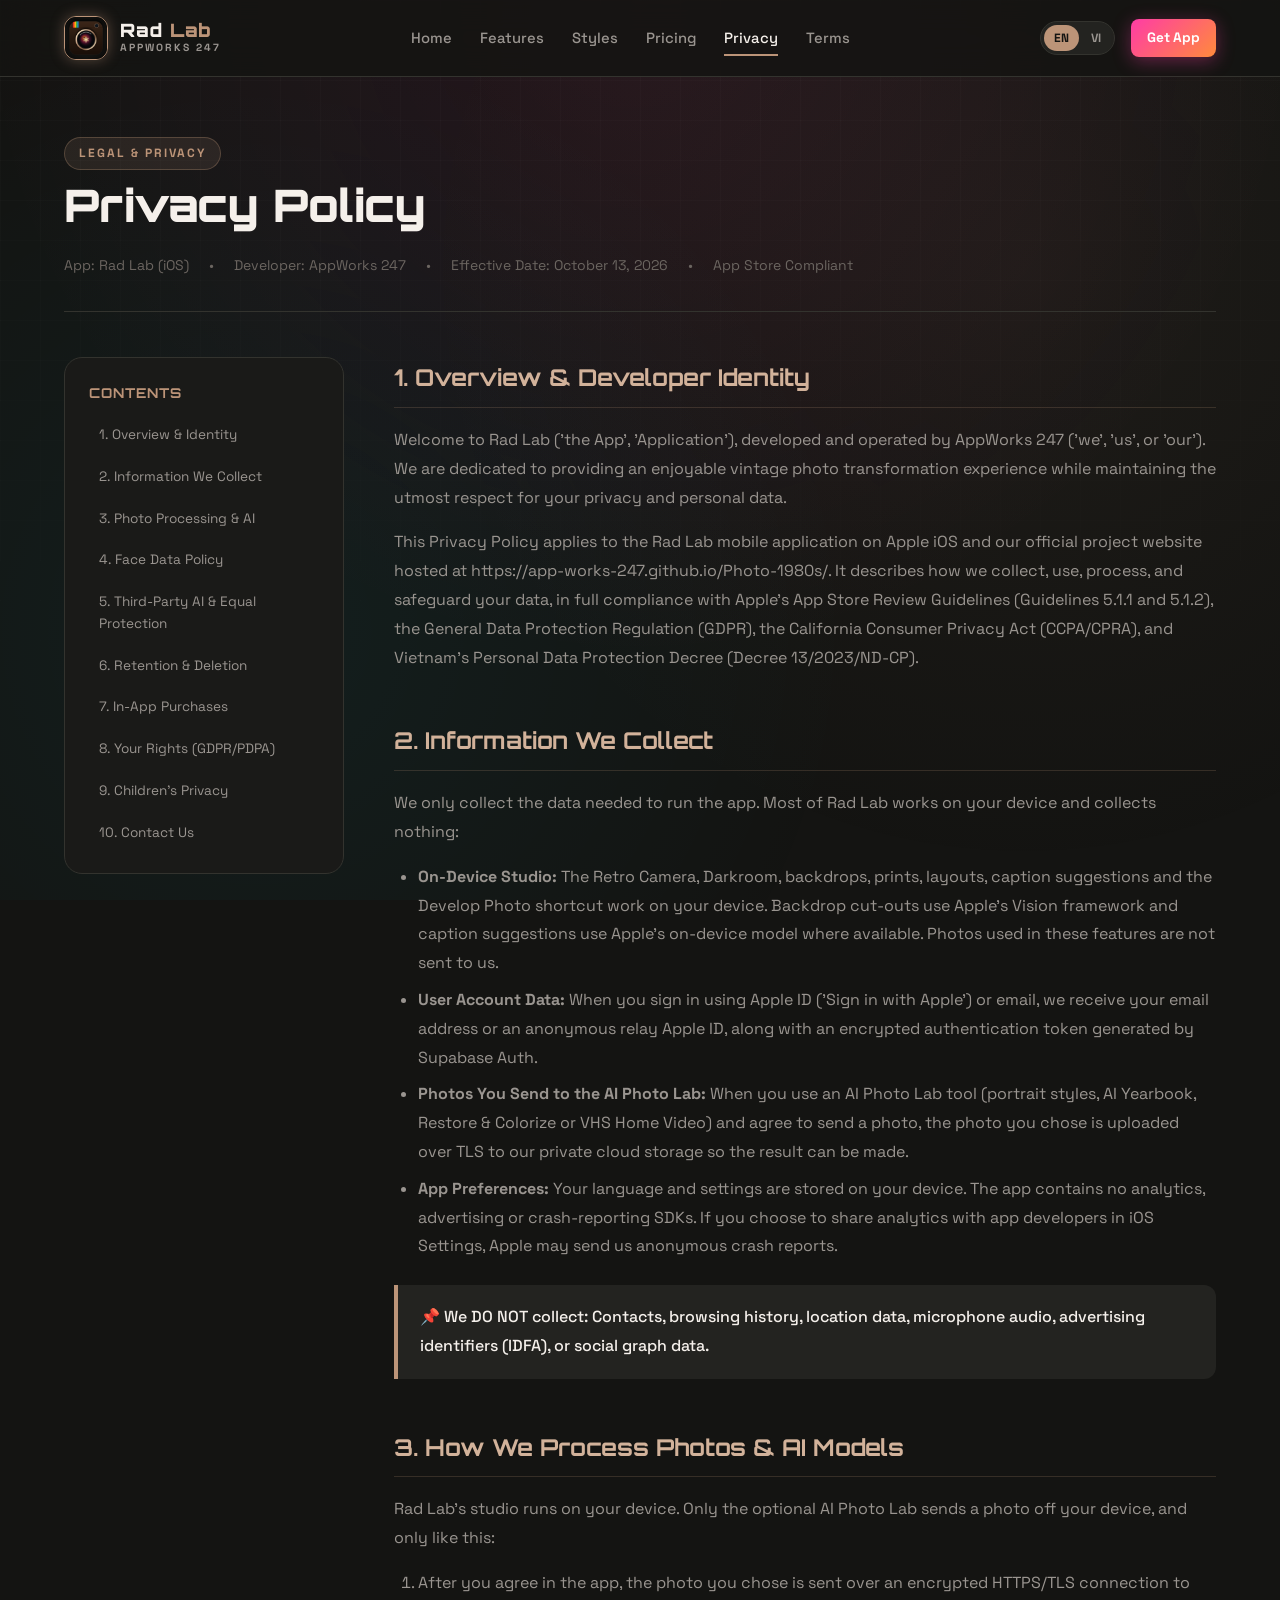
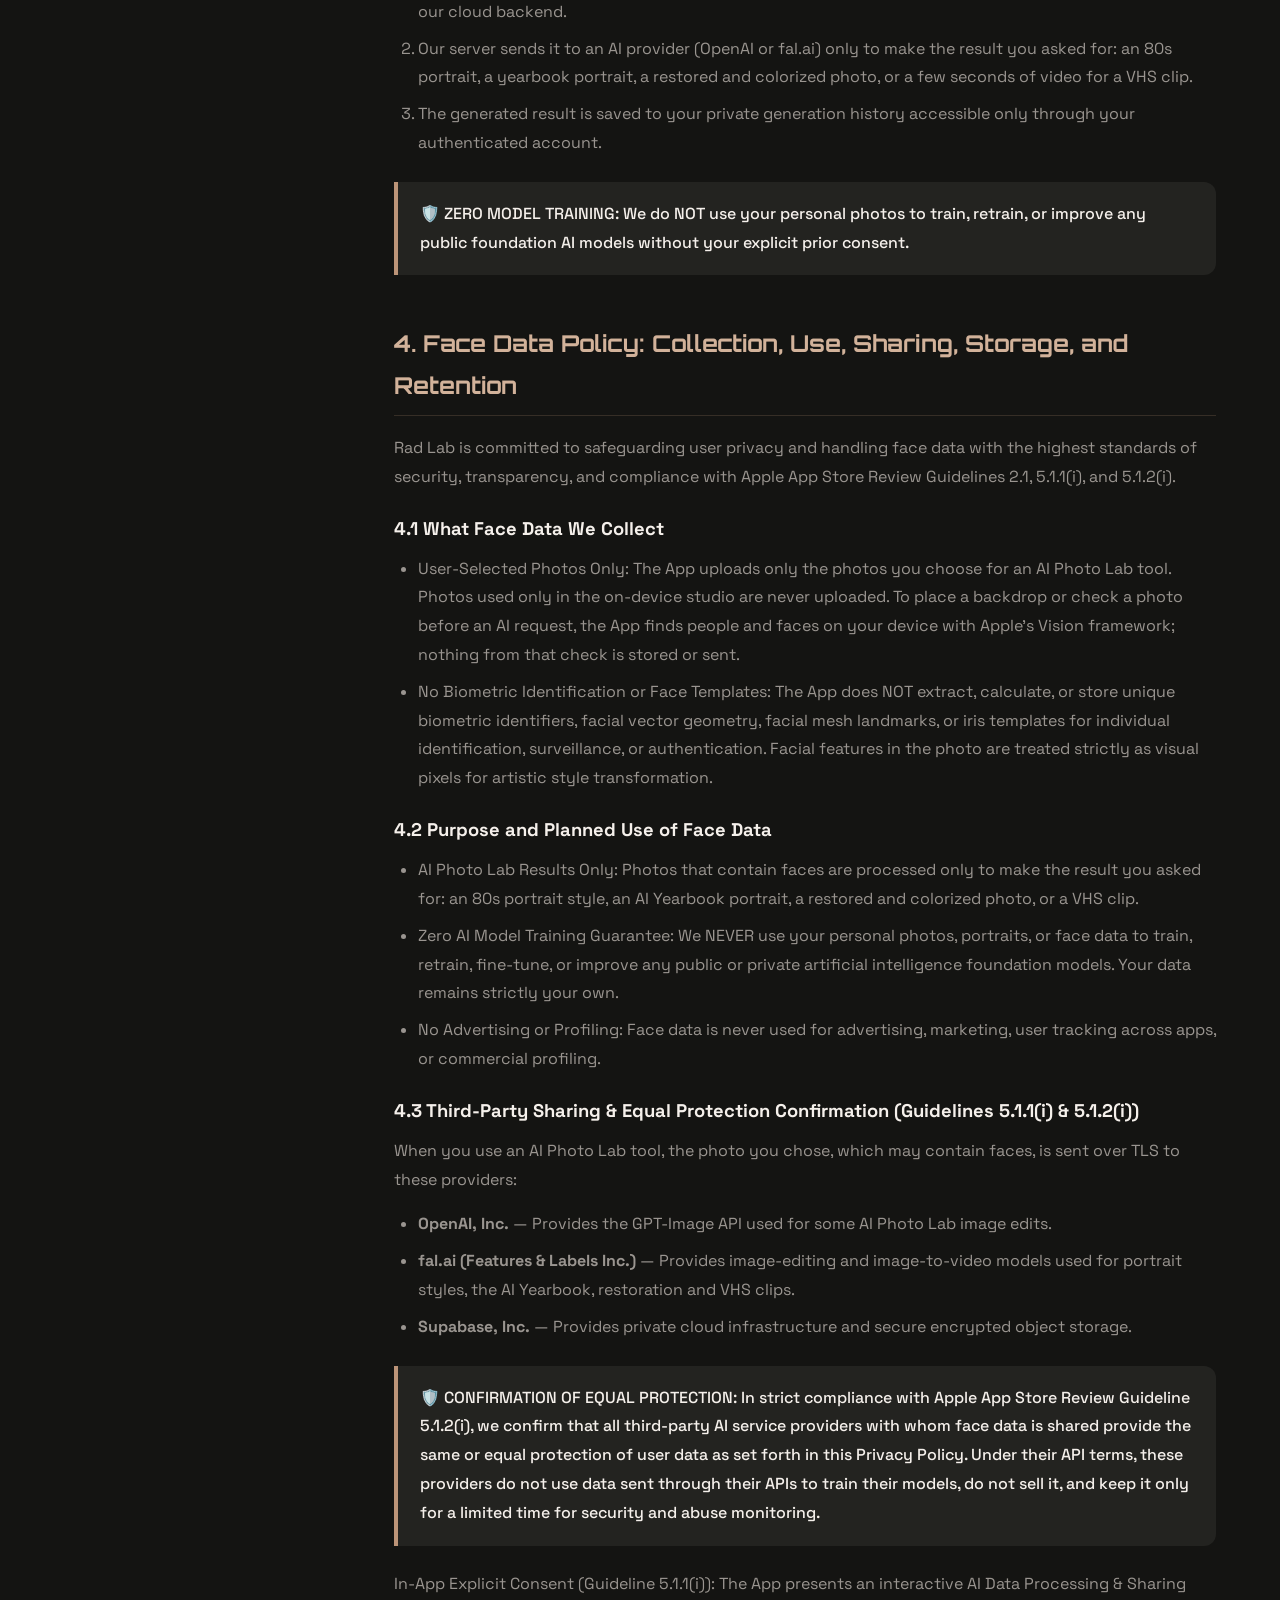
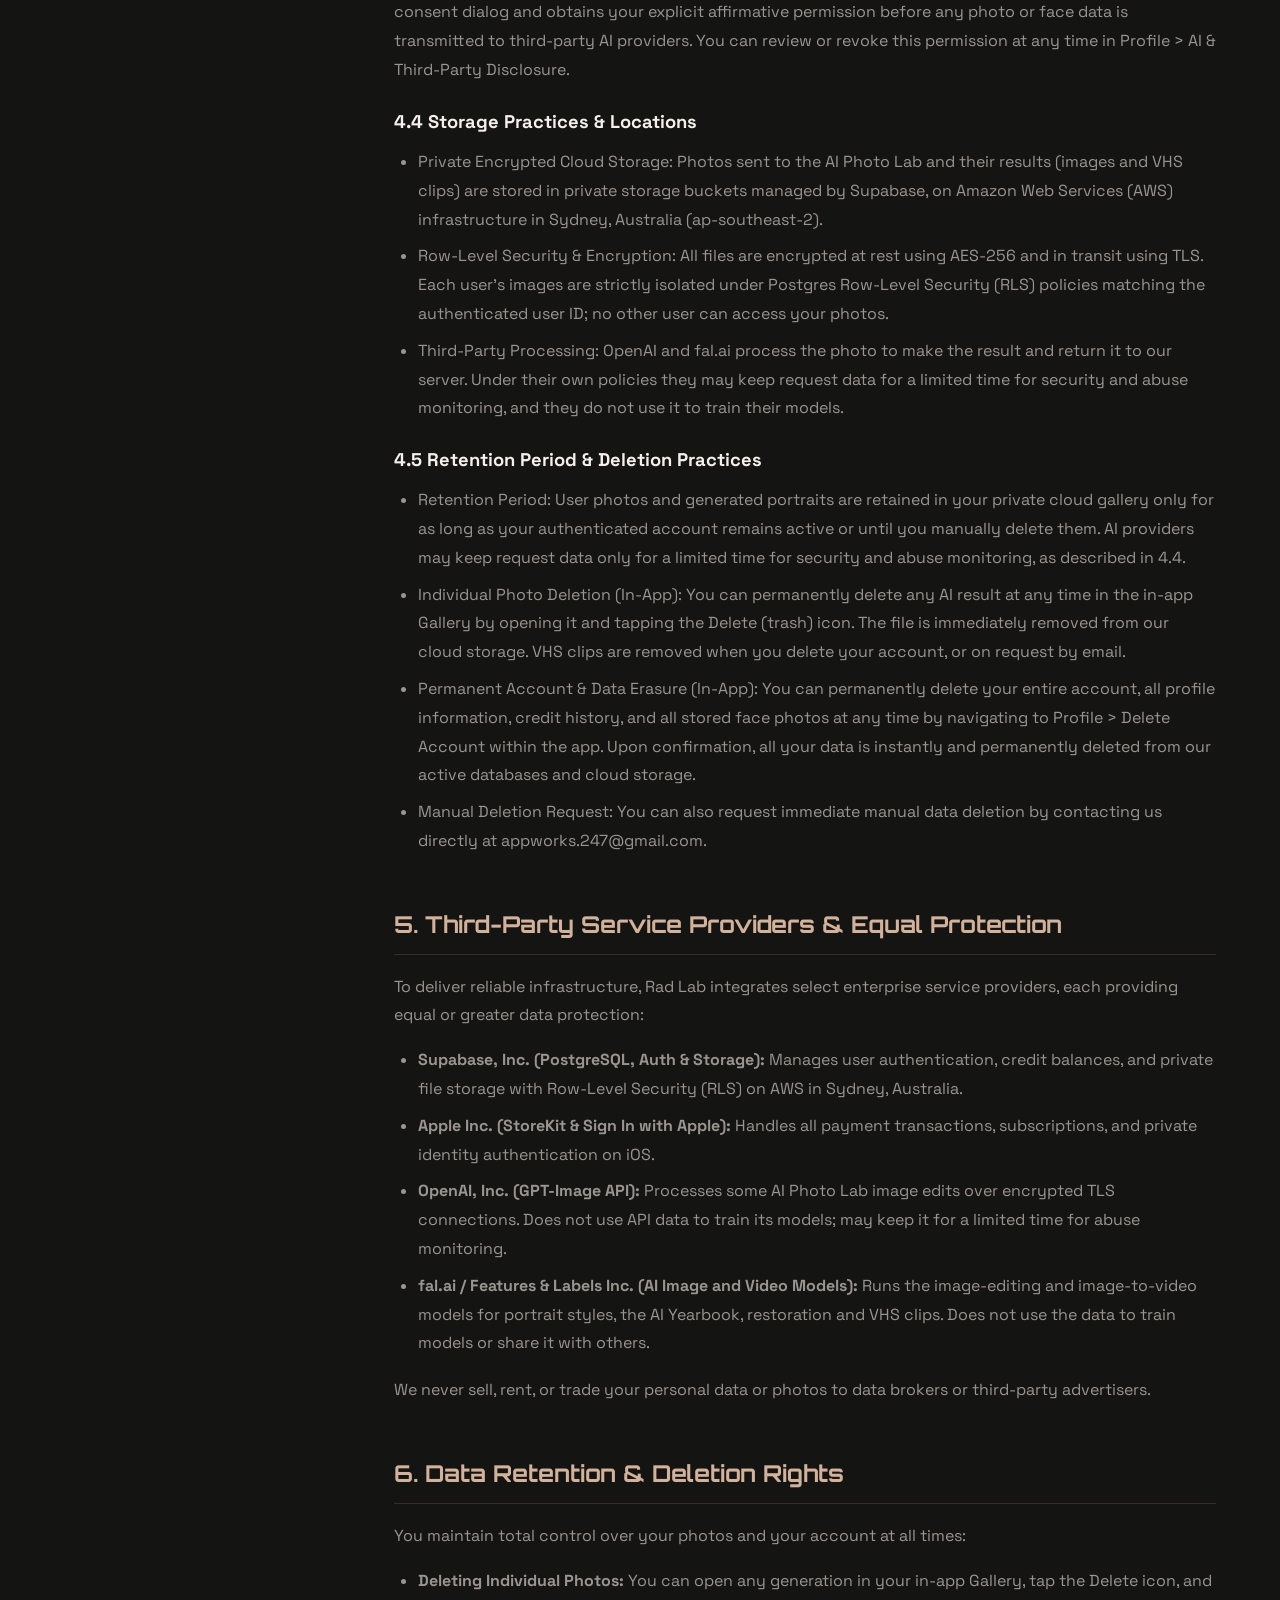
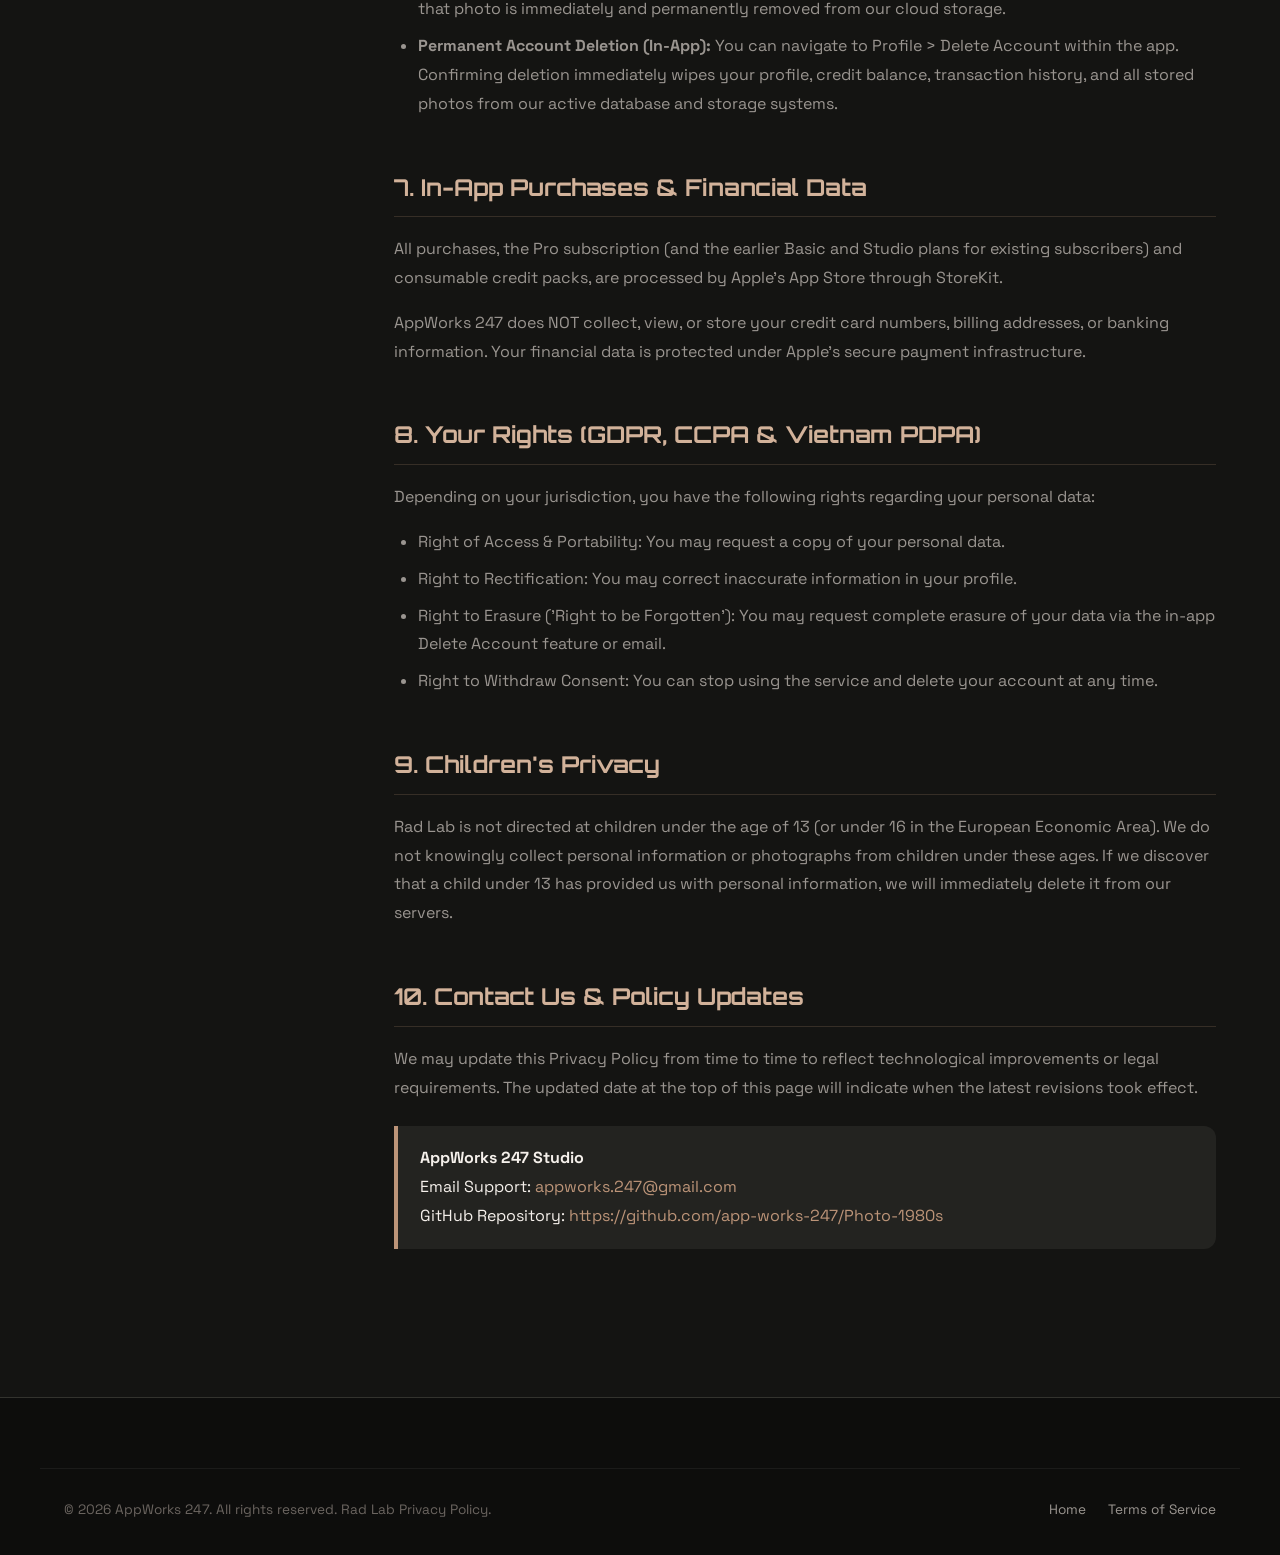
==== commit 722ef7a2: "Rebrand the site as Rad Lab and match what the app does - Landing page leads with the free on-device" ====
--- a/privacy/index.html
+++ b/privacy/index.html
@@ -3,8 +3,8 @@
 <head>
   <meta charset="UTF-8">
   <meta name="viewport" content="width=device-width, initial-scale=1.0">
-  <title>Privacy Policy — PhotoAI 1980s</title>
-  <meta name="description" content="Privacy Policy for PhotoAI 1980s (iOS App by AppWorks 247). Learn how we handle your photos, AI data processing, and deletion rights.">
+  <title>Privacy Policy — Rad Lab</title>
+  <meta name="description" content="Privacy Policy for Rad Lab (iOS App by AppWorks 247). Learn how we handle your photos, AI data processing, and deletion rights.">
   <meta name="author" content="AppWorks 247">
   <base href="../">
   
@@ -18,10 +18,10 @@
   <!-- Header -->
   <header class="site-header">
     <div class="container header-inner">
-      <a href="./index.html" class="brand-logo" aria-label="PhotoAI 1980s Home">
-        <img src="./assets/images/app-icon.png" alt="PhotoAI 1980s Icon" class="brand-icon">
+      <a href="./index.html" class="brand-logo" aria-label="Rad Lab Home">
+        <img src="./assets/images/app-icon.png" alt="Rad Lab Icon" class="brand-icon">
         <div class="brand-text-wrap">
-          <span class="brand-title">PhotoAI <span>1980s</span></span>
+          <span class="brand-title">Rad <span>Lab</span></span>
           <span class="brand-tag">AppWorks 247</span>
         </div>
       </a>
@@ -65,11 +65,11 @@
         <div class="badge-eyebrow" data-en="LEGAL & PRIVACY" data-vi="PHÁP LÝ & BẢO MẬT">LEGAL & PRIVACY</div>
         <h1 data-en="Privacy Policy" data-vi="Chính Sách Quyền Riêng Tư">Privacy Policy</h1>
         <div class="legal-meta">
-          <span data-en="App: PhotoAI 1980s (iOS)" data-vi="Ứng dụng: PhotoAI 1980s (iOS)">App: PhotoAI 1980s (iOS)</span>
+          <span data-en="App: Rad Lab (iOS)" data-vi="Ứng dụng: Rad Lab (iOS)">App: Rad Lab (iOS)</span>
           <span>•</span>
           <span data-en="Developer: AppWorks 247" data-vi="Nhà phát triển: AppWorks 247">Developer: AppWorks 247</span>
           <span>•</span>
-          <span data-en="Effective Date: September 25, 2026" data-vi="Ngày hiệu lực: 25/09/2026">Effective Date: September 25, 2026</span>
+          <span data-en="Effective Date: October 13, 2026" data-vi="Ngày hiệu lực: 13/10/2026">Effective Date: October 13, 2026</span>
           <span>•</span>
           <span data-en="App Store Compliant" data-vi="Tuân thủ tiêu chuẩn App Store">App Store Compliant</span>
         </div>
@@ -98,32 +98,36 @@
           <!-- Section 1 -->
           <section id="section-1">
             <h2 data-en="1. Overview & Developer Identity" data-vi="1. Tổng quan & Định danh nhà phát triển">1. Overview & Developer Identity</h2>
-            <p data-en="Welcome to PhotoAI 1980s ('the App', 'Application'), developed and operated by AppWorks 247 ('we', 'us', or 'our'). We are dedicated to providing an enjoyable vintage photo transformation experience while maintaining the utmost respect for your privacy and personal data." data-vi="Chào mừng bạn đến với PhotoAI 1980s ('Ứng dụng'), được phát triển và vận hành bởi AppWorks 247 ('chúng tôi'). Chúng tôi cam kết mang đến trải nghiệm biến hóa ảnh thập niên 1980 thú vị đồng thời bảo vệ tối đa quyền riêng tư và dữ liệu cá nhân của bạn.">
-              Welcome to PhotoAI 1980s ("the App", "Application"), developed and operated by AppWorks 247 ("we", "us", or "our"). We are dedicated to providing an enjoyable vintage photo transformation experience while maintaining the utmost respect for your privacy and personal data.
-            </p>
-            <p data-en="This Privacy Policy applies to the PhotoAI 1980s mobile application on Apple iOS and our official project website hosted at https://app-works-247.github.io/Photo-1980s/. It describes how we collect, use, process, and safeguard your data, in full compliance with Apple's App Store Review Guidelines (Guidelines 5.1.1 and 5.1.2), the General Data Protection Regulation (GDPR), the California Consumer Privacy Act (CCPA/CPRA), and Vietnam's Personal Data Protection Decree (Decree 13/2023/ND-CP)." data-vi="Chính sách này áp dụng cho ứng dụng di động PhotoAI 1980s trên iOS và trang web dự án chính thức tại https://app-works-247.github.io/Photo-1980s/. Chính sách giải thích rõ cách thức chúng tôi thu thập, sử dụng và bảo vệ dữ liệu của bạn, tuân thủ nghiêm ngặt Hướng dẫn Đánh giá App Store của Apple (Điều 5.1.1 và 5.1.2), GDPR, CCPA và Nghị định 13/2023/NĐ-CP của Việt Nam.">
-              This Privacy Policy applies to the PhotoAI 1980s mobile application on Apple iOS and our official project website hosted at https://app-works-247.github.io/Photo-1980s/. It describes how we collect, use, process, and safeguard your data, in full compliance with Apple's App Store Review Guidelines (Guidelines 5.1.1 and 5.1.2), the General Data Protection Regulation (GDPR), the California Consumer Privacy Act (CCPA/CPRA), and Vietnam's Personal Data Protection Decree (Decree 13/2023/ND-CP).
+            <p data-en="Welcome to Rad Lab ('the App', 'Application'), developed and operated by AppWorks 247 ('we', 'us', or 'our'). We are dedicated to providing an enjoyable vintage photo transformation experience while maintaining the utmost respect for your privacy and personal data." data-vi="Chào mừng bạn đến với Rad Lab ('Ứng dụng'), được phát triển và vận hành bởi AppWorks 247 ('chúng tôi'). Chúng tôi cam kết mang đến trải nghiệm biến hóa ảnh thập niên 1980 thú vị đồng thời bảo vệ tối đa quyền riêng tư và dữ liệu cá nhân của bạn.">
+              Welcome to Rad Lab ("the App", "Application"), developed and operated by AppWorks 247 ("we", "us", or "our"). We are dedicated to providing an enjoyable vintage photo transformation experience while maintaining the utmost respect for your privacy and personal data.
+            </p>
+            <p data-en="This Privacy Policy applies to the Rad Lab mobile application on Apple iOS and our official project website hosted at https://app-works-247.github.io/Photo-1980s/. It describes how we collect, use, process, and safeguard your data, in full compliance with Apple's App Store Review Guidelines (Guidelines 5.1.1 and 5.1.2), the General Data Protection Regulation (GDPR), the California Consumer Privacy Act (CCPA/CPRA), and Vietnam's Personal Data Protection Decree (Decree 13/2023/ND-CP)." data-vi="Chính sách này áp dụng cho ứng dụng di động Rad Lab trên iOS và trang web dự án chính thức tại https://app-works-247.github.io/Photo-1980s/. Chính sách giải thích rõ cách thức chúng tôi thu thập, sử dụng và bảo vệ dữ liệu của bạn, tuân thủ nghiêm ngặt Hướng dẫn Đánh giá App Store của Apple (Điều 5.1.1 và 5.1.2), GDPR, CCPA và Nghị định 13/2023/NĐ-CP của Việt Nam.">
+              This Privacy Policy applies to the Rad Lab mobile application on Apple iOS and our official project website hosted at https://app-works-247.github.io/Photo-1980s/. It describes how we collect, use, process, and safeguard your data, in full compliance with Apple's App Store Review Guidelines (Guidelines 5.1.1 and 5.1.2), the General Data Protection Regulation (GDPR), the California Consumer Privacy Act (CCPA/CPRA), and Vietnam's Personal Data Protection Decree (Decree 13/2023/ND-CP).
             </p>
           </section>
 
           <!-- Section 2 -->
           <section id="section-2">
             <h2 data-en="2. Information We Collect" data-vi="2. Dữ liệu chúng tôi thu thập">2. Information We Collect</h2>
-            <p data-en="We only collect data strictly necessary to provide the core AI portrait generation services:" data-vi="Chúng tôi chỉ thu thập các dữ liệu thực sự cần thiết để cung cấp tính năng tạo ảnh chân dung AI:">
-              We only collect data strictly necessary to provide the core AI portrait generation services:
-            </p>
-            <ul>
+            <p data-en="We only collect the data needed to run the app. Most of Rad Lab works on your device and collects nothing:" data-vi="Chúng tôi chỉ thu thập dữ liệu cần thiết để app hoạt động. Phần lớn Rad Lab chạy ngay trên máy của bạn và không thu thập gì:">
+              We only collect the data needed to run the app. Most of Rad Lab works on your device and collects nothing:
+            </p>
+            <ul>
+              <li>
+                <strong data-en="On-Device Studio: " data-vi="Studio trên máy: ">On-Device Studio: </strong>
+                <span data-en="The Retro Camera, Darkroom, backdrops, prints, layouts, caption suggestions and the Develop Photo shortcut work on your device. Backdrop cut-outs use Apple's Vision framework and caption suggestions use Apple's on-device model where available. Photos used in these features are not sent to us." data-vi="Máy ảnh Retro, Phòng tráng, phông nền, kiểu in, ghép ảnh, gợi ý chú thích và phím tắt Develop Photo đều chạy trên máy của bạn. Tách nền dùng framework Vision của Apple, gợi ý chú thích dùng mô hình chạy trên máy của Apple (nếu thiết bị hỗ trợ). Ảnh dùng trong các tính năng này không được gửi cho chúng tôi.">The Retro Camera, Darkroom, backdrops, prints, layouts, caption suggestions and the Develop Photo shortcut work on your device. Backdrop cut-outs use Apple's Vision framework and caption suggestions use Apple's on-device model where available. Photos used in these features are not sent to us.</span>
+              </li>
               <li>
                 <strong data-en="User Account Data: " data-vi="Dữ liệu tài khoản: ">User Account Data: </strong>
                 <span data-en="When you sign in using Apple ID ('Sign in with Apple') or email, we receive your email address or an anonymous relay Apple ID, along with an encrypted authentication token generated by Supabase Auth." data-vi="Khi bạn đăng nhập bằng Apple ID ('Đăng nhập bằng Apple') hoặc email, chúng tôi nhận địa chỉ email (hoặc email chuyển tiếp ẩn danh của Apple) và mã xác thực mã hóa do Supabase Auth quản lý.">When you sign in using Apple ID ("Sign in with Apple") or email, we receive your email address or an anonymous relay Apple ID, along with an encrypted authentication token generated by Supabase Auth.</span>
               </li>
               <li>
-                <strong data-en="User-Uploaded Photos: " data-vi="Ảnh do bạn tải lên: ">User-Uploaded Photos: </strong>
-                <span data-en="When you select or capture a photo to generate an 80s portrait, that image file is uploaded via TLS encryption to our private cloud storage for the sole purpose of AI image generation." data-vi="Khi bạn chụp ảnh hoặc chọn ảnh từ thư viện để tạo chân dung 80s, file ảnh sẽ được truyền tải qua mã hóa TLS lên kho lưu trữ đám mây bảo mật chỉ phục vụ duy nhất mục đích tạo ảnh AI.">When you select or capture a photo to generate an 80s portrait, that image file is uploaded via TLS encryption to our private cloud storage for the sole purpose of AI image generation.</span>
-              </li>
-              <li>
-                <strong data-en="App Preferences & Technical Diagnostics: " data-vi="Tùy chọn & Dữ liệu chẩn đoán kỹ thuật: ">App Preferences & Technical Diagnostics: </strong>
-                <span data-en="Language preference (English/Vietnamese), app version number, device model, and non-identifying crash logs to ensure app stability." data-vi="Tùy chọn ngôn ngữ (Anh/Việt), phiên bản ứng dụng, dòng máy và nhật ký lỗi kỹ thuật ẩn danh nhằm đảm bảo sự ổn định của ứng dụng.">Language preference (English/Vietnamese), app version number, device model, and non-identifying crash logs to ensure app stability.</span>
+                <strong data-en="Photos You Send to the AI Photo Lab: " data-vi="Ảnh bạn gửi tới AI Photo Lab: ">Photos You Send to the AI Photo Lab: </strong>
+                <span data-en="When you use an AI Photo Lab tool (portrait styles, AI Yearbook, Restore & Colorize or VHS Home Video) and agree to send a photo, the photo you chose is uploaded over TLS to our private cloud storage so the result can be made." data-vi="Khi bạn dùng một công cụ AI Photo Lab (style chân dung, Kỷ yếu AI, Phục hồi & tô màu hoặc Video VHS) và đồng ý gửi ảnh, ảnh bạn chọn được tải qua kết nối TLS lên kho lưu trữ riêng của chúng tôi để tạo kết quả.">When you use an AI Photo Lab tool (portrait styles, AI Yearbook, Restore & Colorize or VHS Home Video) and agree to send a photo, the photo you chose is uploaded over TLS to our private cloud storage so the result can be made.</span>
+              </li>
+              <li>
+                <strong data-en="App Preferences: " data-vi="Tùy chọn trong app: ">App Preferences: </strong>
+                <span data-en="Your language and settings are stored on your device. The app contains no analytics, advertising or crash-reporting SDKs. If you choose to share analytics with app developers in iOS Settings, Apple may send us anonymous crash reports." data-vi="Ngôn ngữ và cài đặt được lưu trên máy của bạn. App không chứa SDK phân tích, quảng cáo hay báo lỗi nào. Nếu bạn bật chia sẻ phân tích với nhà phát triển trong Cài đặt iOS, Apple có thể gửi cho chúng tôi báo cáo lỗi ẩn danh.">Your language and settings are stored on your device. The app contains no analytics, advertising or crash-reporting SDKs. If you choose to share analytics with app developers in iOS Settings, Apple may send us anonymous crash reports.</span>
               </li>
             </ul>
 
@@ -137,12 +141,12 @@
           <!-- Section 3 -->
           <section id="section-3">
             <h2 data-en="3. How We Process Photos & AI Models" data-vi="3. Quy trình xử lý ảnh & Mô hình AI">3. How We Process Photos & AI Models</h2>
-            <p data-en="The core functionality of PhotoAI 1980s is transforming user portrait photos into vintage 1980s aesthetic styles:" data-vi="Chức năng cốt lõi của PhotoAI 1980s là chuyển hóa ảnh chân dung thành phong cách cổ điển thập niên 1980:">
-              The core functionality of PhotoAI 1980s is transforming user portrait photos into vintage 1980s aesthetic styles:
+            <p data-en="Rad Lab's studio runs on your device. Only the optional AI Photo Lab sends a photo off your device, and only like this:" data-vi="Studio của Rad Lab chạy trên máy của bạn. Chỉ AI Photo Lab (tùy chọn) mới gửi ảnh ra khỏi máy, theo cách sau:">
+              Rad Lab's studio runs on your device. Only the optional AI Photo Lab sends a photo off your device, and only like this:
             </p>
             <ol>
-              <li data-en="Your uploaded photo is sent over an encrypted HTTPS/TLS connection directly to our secure cloud backend." data-vi="Ảnh bạn tải lên được truyền tải qua kết nối mã hóa bảo mật HTTPS/TLS đến máy chủ đám mây của chúng tôi.">Your uploaded photo is sent over an encrypted HTTPS/TLS connection directly to our secure cloud backend.</li>
-              <li data-en="The image is processed by dedicated image editing models (e.g., Fal.ai, GPT-Image) strictly to apply 1980s hairstyle, retro clothing, lighting, and film grain while maintaining facial resemblance." data-vi="Ảnh được xử lý bởi các mô hình AI chuyên dụng (như Fal.ai, GPT-Image) để vẽ lại kiểu tóc thập niên 80, trang phục cổ điển, ánh sáng và hạt phim mà vẫn giữ nguyên đường nét gương mặt.">The image is processed by dedicated image editing models (e.g., Fal.ai, GPT-Image) strictly to apply 1980s hairstyle, retro clothing, lighting, and film grain while maintaining facial resemblance.</li>
+              <li data-en="After you agree in the app, the photo you chose is sent over an encrypted HTTPS/TLS connection to our cloud backend." data-vi="Sau khi bạn đồng ý trong app, ảnh bạn chọn được gửi qua kết nối mã hóa HTTPS/TLS tới máy chủ đám mây của chúng tôi.">After you agree in the app, the photo you chose is sent over an encrypted HTTPS/TLS connection to our cloud backend.</li>
+              <li data-en="Our server sends it to an AI provider (OpenAI or fal.ai) only to make the result you asked for: an 80s portrait, a yearbook portrait, a restored and colorized photo, or a few seconds of video for a VHS clip." data-vi="Máy chủ gửi ảnh tới nhà cung cấp AI (OpenAI hoặc fal.ai) chỉ để tạo kết quả bạn yêu cầu: chân dung 80s, ảnh kỷ yếu, ảnh được phục hồi và tô màu, hoặc vài giây video cho clip VHS.">Our server sends it to an AI provider (OpenAI or fal.ai) only to make the result you asked for: an 80s portrait, a yearbook portrait, a restored and colorized photo, or a few seconds of video for a VHS clip.</li>
               <li data-en="The generated result is saved to your private generation history accessible only through your authenticated account." data-vi="Bức ảnh hoàn thiện được lưu vào lịch sử tạo ảnh cá nhân của riêng bạn, chỉ có tài khoản của bạn mới có quyền truy cập.">The generated result is saved to your private generation history accessible only through your authenticated account.</li>
             </ol>
             <div class="legal-callout">
@@ -155,41 +159,41 @@
           <!-- Section 4 -->
           <section id="section-4">
             <h2 data-en="4. Face Data Policy: Collection, Use, Sharing, Storage, and Retention" data-vi="4. Chính sách Dữ liệu Khuôn mặt: Thu thập, Sử dụng, Chia sẻ, Lưu trữ và Thời hạn">4. Face Data Policy: Collection, Use, Sharing, Storage, and Retention</h2>
-            <p data-en="PhotoAI 1980s is committed to safeguarding user privacy and handling face data with the highest standards of security, transparency, and compliance with Apple App Store Review Guidelines 2.1, 5.1.1(i), and 5.1.2(i)." data-vi="PhotoAI 1980s cam kết bảo vệ tối đa quyền riêng tư và xử lý dữ liệu khuôn mặt với tiêu chuẩn an toàn, minh bạch cao nhất, tuân thủ nghiêm ngặt Hướng dẫn Đánh giá App Store của Apple (Điều 2.1, 5.1.1(i) và 5.1.2(i)).">
-              PhotoAI 1980s is committed to safeguarding user privacy and handling face data with the highest standards of security, transparency, and compliance with Apple App Store Review Guidelines 2.1, 5.1.1(i), and 5.1.2(i).
+            <p data-en="Rad Lab is committed to safeguarding user privacy and handling face data with the highest standards of security, transparency, and compliance with Apple App Store Review Guidelines 2.1, 5.1.1(i), and 5.1.2(i)." data-vi="Rad Lab cam kết bảo vệ tối đa quyền riêng tư và xử lý dữ liệu khuôn mặt với tiêu chuẩn an toàn, minh bạch cao nhất, tuân thủ nghiêm ngặt Hướng dẫn Đánh giá App Store của Apple (Điều 2.1, 5.1.1(i) và 5.1.2(i)).">
+              Rad Lab is committed to safeguarding user privacy and handling face data with the highest standards of security, transparency, and compliance with Apple App Store Review Guidelines 2.1, 5.1.1(i), and 5.1.2(i).
             </p>
 
             <h3 data-en="4.1 What Face Data We Collect" data-vi="4.1 Dữ liệu khuôn mặt chúng tôi thu thập">4.1 What Face Data We Collect</h3>
             <ul>
-              <li data-en="User-Selected Photos Only: The App collects only digital portrait photos containing human faces that you explicitly and voluntarily choose from your photo library or capture using the device's camera." data-vi="Chỉ ảnh do người dùng chọn: Ứng dụng chỉ thu thập ảnh chân dung chứa khuôn mặt do bạn chủ động chụp từ camera hoặc chọn từ thư viện ảnh của thiết bị.">User-Selected Photos Only: The App collects only digital portrait photos containing human faces that you explicitly and voluntarily choose from your photo library or capture using the device's camera.</li>
+              <li data-en="User-Selected Photos Only: The App uploads only the photos you choose for an AI Photo Lab tool. Photos used only in the on-device studio are never uploaded. To place a backdrop or check a photo before an AI request, the App finds people and faces on your device with Apple's Vision framework; nothing from that check is stored or sent." data-vi="Chỉ ảnh do người dùng chọn: Ứng dụng chỉ tải lên những ảnh bạn chọn cho công cụ AI Photo Lab. Ảnh chỉ dùng trong studio trên máy không bao giờ được tải lên. Để đặt phông nền hoặc kiểm tra ảnh trước khi gửi AI, app tìm người và khuôn mặt ngay trên máy bằng framework Vision của Apple; kết quả kiểm tra không được lưu hay gửi đi.">User-Selected Photos Only: The App uploads only the photos you choose for an AI Photo Lab tool. Photos used only in the on-device studio are never uploaded. To place a backdrop or check a photo before an AI request, the App finds people and faces on your device with Apple's Vision framework; nothing from that check is stored or sent.</li>
               <li data-en="No Biometric Identification or Face Templates: The App does NOT extract, calculate, or store unique biometric identifiers, facial vector geometry, facial mesh landmarks, or iris templates for individual identification, surveillance, or authentication. Facial features in the photo are treated strictly as visual pixels for artistic style transformation." data-vi="Không nhận diện sinh trắc học hoặc tạo mẫu khuôn mặt: Ứng dụng KHÔNG trích xuất, tính toán hay lưu trữ các mẫu nhận diện sinh trắc học độc nhất, vector hình học khuôn mặt hay mống mắt để nhận dạng cá nhân hoặc giám sát. Các đặc điểm khuôn mặt chỉ được xử lý dưới dạng điểm ảnh thị giác để biến đổi phong cách nghệ thuật.">No Biometric Identification or Face Templates: The App does NOT extract, calculate, or store unique biometric identifiers, facial vector geometry, facial mesh landmarks, or iris templates for individual identification, surveillance, or authentication. Facial features in the photo are treated strictly as visual pixels for artistic style transformation.</li>
             </ul>
 
             <h3 data-en="4.2 Purpose and Planned Use of Face Data" data-vi="4.2 Mục đích và Kế hoạch sử dụng dữ liệu khuôn mặt">4.2 Purpose and Planned Use of Face Data</h3>
             <ul>
-              <li data-en="Vintage Portrait Transformation: Face data is collected and processed for the sole and exclusive purpose of styling your photo into your selected 1980s aesthetic portrait (applying retro hairstyles, vintage wardrobe, neon studio lighting, and film grain while maintaining facial resemblance)." data-vi="Tạo ảnh chân dung cổ điển: Dữ liệu khuôn mặt được thu thập và xử lý với mục đích duy nhất là biến đổi bức ảnh của bạn thành phong cách thập niên 1980 đã chọn (tạo kiểu tóc cổ điển, trang phục retro, ánh sáng neon và hạt phim nhưng vẫn giữ nét mặt ban đầu).">Vintage Portrait Transformation: Face data is collected and processed for the sole and exclusive purpose of styling your photo into your selected 1980s aesthetic portrait (applying retro hairstyles, vintage wardrobe, neon studio lighting, and film grain while maintaining facial resemblance).</li>
+              <li data-en="AI Photo Lab Results Only: Photos that contain faces are processed only to make the result you asked for: an 80s portrait style, an AI Yearbook portrait, a restored and colorized photo, or a VHS clip." data-vi="Chỉ để tạo kết quả AI Photo Lab: Ảnh có khuôn mặt chỉ được xử lý để tạo kết quả bạn yêu cầu: style chân dung 80s, ảnh Kỷ yếu AI, ảnh được phục hồi và tô màu, hoặc clip VHS.">AI Photo Lab Results Only: Photos that contain faces are processed only to make the result you asked for: an 80s portrait style, an AI Yearbook portrait, a restored and colorized photo, or a VHS clip.</li>
               <li data-en="Zero AI Model Training Guarantee: We NEVER use your personal photos, portraits, or face data to train, retrain, fine-tune, or improve any public or private artificial intelligence foundation models. Your data remains strictly your own." data-vi="Cam kết KHÔNG huấn luyện mô hình AI: Chúng tôi TUYỆT ĐỐI KHÔNG sử dụng ảnh chân dung hoặc dữ liệu khuôn mặt của bạn để huấn luyện, tinh chỉnh hay cải tiến bất kỳ mô hình trí tuệ nhân tạo công khai hay riêng tư nào.">Zero AI Model Training Guarantee: We NEVER use your personal photos, portraits, or face data to train, retrain, fine-tune, or improve any public or private artificial intelligence foundation models. Your data remains strictly your own.</li>
               <li data-en="No Advertising or Profiling: Face data is never used for advertising, marketing, user tracking across apps, or commercial profiling." data-vi="Không quảng cáo hoặc lập hồ sơ: Dữ liệu khuôn mặt không bao giờ được dùng để quảng cáo, theo dõi người dùng giữa các ứng dụng hoặc lập hồ sơ thương mại.">No Advertising or Profiling: Face data is never used for advertising, marketing, user tracking across apps, or commercial profiling.</li>
             </ul>
 
             <h3 data-en="4.3 Third-Party Sharing & Equal Protection Confirmation (Guidelines 5.1.1(i) & 5.1.2(i))" data-vi="4.3 Chia sẻ bên thứ ba & Xác nhận bảo vệ tương đương (Điều 5.1.1(i) & 5.1.2(i))">4.3 Third-Party Sharing & Equal Protection Confirmation (Guidelines 5.1.1(i) & 5.1.2(i))</h3>
-            <p data-en="To execute high-quality 1980s vintage portrait generation, your uploaded photo containing face data is securely transmitted via TLS encryption to our trusted third-party AI inference providers:" data-vi="Để tạo ảnh chân dung 1980s chất lượng cao, bức ảnh chứa khuôn mặt được truyền tải bảo mật qua mã hóa TLS đến các đối tác AI chuyên dụng:">
-              To execute high-quality 1980s vintage portrait generation, your uploaded photo containing face data is securely transmitted via TLS encryption to our trusted third-party AI inference providers:
-            </p>
-            <ul>
-              <li>
-                <strong>OpenAI, Inc.</strong> — <span data-en="Provides the GPT-Image API for vintage portrait editing and composite synthesis." data-vi="Cung cấp API GPT-Image phục vụ chỉnh sửa ảnh chân dung retro.">Provides the GPT-Image API for vintage portrait editing and composite synthesis.</span>
-              </li>
-              <li>
-                <strong>Fal.ai (Features Analytics Inc.)</strong> — <span data-en="Provides specialized generative diffusion endpoints for 80s aesthetic rendering." data-vi="Cung cấp mô hình khuếch tán chuyên biệt để tạo phong cách thập niên 80.">Provides specialized generative diffusion endpoints for 80s aesthetic rendering.</span>
+            <p data-en="When you use an AI Photo Lab tool, the photo you chose, which may contain faces, is sent over TLS to these providers:" data-vi="Khi bạn dùng công cụ AI Photo Lab, ảnh bạn chọn (có thể chứa khuôn mặt) được gửi qua TLS tới các nhà cung cấp sau:">
+              When you use an AI Photo Lab tool, the photo you chose, which may contain faces, is sent over TLS to these providers:
+            </p>
+            <ul>
+              <li>
+                <strong>OpenAI, Inc.</strong> — <span data-en="Provides the GPT-Image API used for some AI Photo Lab image edits." data-vi="Cung cấp API GPT-Image dùng cho một số thao tác chỉnh ảnh trong AI Photo Lab.">Provides the GPT-Image API used for some AI Photo Lab image edits.</span>
+              </li>
+              <li>
+                <strong>fal.ai (Features & Labels Inc.)</strong> — <span data-en="Provides image-editing and image-to-video models used for portrait styles, the AI Yearbook, restoration and VHS clips." data-vi="Cung cấp các mô hình chỉnh ảnh và tạo video từ ảnh, dùng cho style chân dung, Kỷ yếu AI, phục hồi ảnh và clip VHS.">Provides image-editing and image-to-video models used for portrait styles, the AI Yearbook, restoration and VHS clips.</span>
               </li>
               <li>
                 <strong>Supabase, Inc.</strong> — <span data-en="Provides private cloud infrastructure and secure encrypted object storage." data-vi="Cung cấp hạ tầng đám mây và kho lưu trữ tệp riêng biệt được mã hóa.">Provides private cloud infrastructure and secure encrypted object storage.</span>
               </li>
             </ul>
             <div class="legal-callout">
-              <p data-en="🛡️ CONFIRMATION OF EQUAL PROTECTION: In strict compliance with Apple App Store Review Guideline 5.1.2(i), we confirm that all third-party AI service providers with whom face data is shared provide the same or equal protection of user data as set forth in this Privacy Policy. Specifically, our contractual agreements and partner API policies strictly prohibit third-party AI partners from retaining user face data beyond transient processing, prohibit them from using user photos to train AI models, and prohibit them from selling or disclosing user photos." data-vi="🛡️ XÁC NHẬN BẢO VỆ TƯƠNG ĐƯƠNG: Tuân thủ nghiêm ngặt Hướng dẫn Đánh giá App Store của Apple Điều 5.1.2(i), chúng tôi xác nhận rằng tất cả các đối tác AI bên thứ ba được chia sẻ dữ liệu khuôn mặt đều cam kết mức độ bảo vệ tương đương hoặc cao hơn so với Chính sách Quyền riêng tư này. Cụ thể, các điều khoản đối tác nghiêm cấm việc lưu giữ dữ liệu khuôn mặt lâu dài, nghiêm cấm sử dụng ảnh để huấn luyện mô hình AI, và nghiêm cấm việc bán hoặc chuyển giao ảnh của người dùng.">
-                🛡️ CONFIRMATION OF EQUAL PROTECTION: In strict compliance with Apple App Store Review Guideline 5.1.2(i), we confirm that all third-party AI service providers with whom face data is shared provide the same or equal protection of user data as set forth in this Privacy Policy. Specifically, our contractual agreements and partner API policies strictly prohibit third-party AI partners from retaining user face data beyond transient processing, prohibit them from using user photos to train AI models, and prohibit them from selling or disclosing user photos.
+              <p data-en="🛡️ CONFIRMATION OF EQUAL PROTECTION: In strict compliance with Apple App Store Review Guideline 5.1.2(i), we confirm that all third-party AI service providers with whom face data is shared provide the same or equal protection of user data as set forth in this Privacy Policy. Under their API terms, these providers do not use data sent through their APIs to train their models, do not sell it, and keep it only for a limited time for security and abuse monitoring." data-vi="🛡️ XÁC NHẬN BẢO VỆ TƯƠNG ĐƯƠNG: Tuân thủ nghiêm ngặt Hướng dẫn Đánh giá App Store của Apple Điều 5.1.2(i), chúng tôi xác nhận rằng tất cả các đối tác AI bên thứ ba được chia sẻ dữ liệu khuôn mặt đều cam kết mức độ bảo vệ tương đương hoặc cao hơn so với Chính sách Quyền riêng tư này. Theo điều khoản API của họ, các nhà cung cấp này không dùng dữ liệu gửi qua API để huấn luyện mô hình, không bán dữ liệu, và chỉ lưu trong thời gian giới hạn để giám sát an ninh, chống lạm dụng.">
+                🛡️ CONFIRMATION OF EQUAL PROTECTION: In strict compliance with Apple App Store Review Guideline 5.1.2(i), we confirm that all third-party AI service providers with whom face data is shared provide the same or equal protection of user data as set forth in this Privacy Policy. Under their API terms, these providers do not use data sent through their APIs to train their models, do not sell it, and keep it only for a limited time for security and abuse monitoring.
               </p>
             </div>
             <p data-en="In-App Explicit Consent (Guideline 5.1.1(i)): The App presents an interactive AI Data Processing & Sharing consent dialog and obtains your explicit affirmative permission before any photo or face data is transmitted to third-party AI providers. You can review or revoke this permission at any time in Profile > AI & Third-Party Disclosure." data-vi="Sự đồng ý rõ ràng trong ứng dụng (Điều 5.1.1(i)): Ứng dụng luôn hiển thị hộp thoại xin phép và chỉ gửi ảnh khi bạn chủ động cấp quyền. Bạn có thể xem lại hoặc hủy cấp quyền bất cứ lúc nào trong mục Hồ sơ > Minh bạch AI & Bên thứ ba.">
@@ -198,15 +202,15 @@
 
             <h3 data-en="4.4 Storage Practices & Locations" data-vi="4.4 Phương thức & Địa điểm lưu trữ">4.4 Storage Practices & Locations</h3>
             <ul>
-              <li data-en="Private Encrypted Cloud Storage: Uploaded input photos and generated vintage portraits are stored in isolated private storage buckets managed by Supabase, hosted on Amazon Web Services (AWS) infrastructure located in the US-East region." data-vi="Lưu trữ đám mây mã hóa riêng biệt: Ảnh tải lên và ảnh tạo ra được lưu trong kho lưu trữ riêng do Supabase quản lý trên hạ tầng AWS đặt tại khu vực US-East.">Private Encrypted Cloud Storage: Uploaded input photos and generated vintage portraits are stored in isolated private storage buckets managed by Supabase, hosted on Amazon Web Services (AWS) infrastructure located in the US-East region.</li>
-              <li data-en="Row-Level Security & Encryption: All files are encrypted at rest using AES-256 and in transit using TLS 1.3. Each user's images are strictly isolated under Postgres Row-Level Security (RLS) policies matching the authenticated user ID; no other user can access your photos." data-vi="Bảo mật cấp hàng & Mã hóa: Mọi tệp đều được mã hóa khi lưu trữ (AES-256) và khi truyền tải (TLS 1.3). Ảnh của mỗi người dùng được cách ly tuyệt đối bằng chính sách Row-Level Security (RLS); người dùng khác không thể truy cập ảnh của bạn.">Row-Level Security & Encryption: All files are encrypted at rest using AES-256 and in transit using TLS 1.3. Each user's images are strictly isolated under Postgres Row-Level Security (RLS) policies matching the authenticated user ID; no other user can access your photos.</li>
-              <li data-en="Stateless Third-Party Processing: Our third-party AI inference partners (OpenAI and Fal.ai) process images statelessly in temporary volatile memory and do not persistently store user photos or face data on their servers." data-vi="Xử lý tức thời bên thứ ba: Các đối tác AI (OpenAI và Fal.ai) xử lý dữ liệu ảnh tức thời trong bộ nhớ tạm thời và không lưu trữ lâu dài ảnh hay khuôn mặt trên máy chủ của họ.">Stateless Third-Party Processing: Our third-party AI inference partners (OpenAI and Fal.ai) process images statelessly in temporary volatile memory and do not persistently store user photos or face data on their servers.</li>
+              <li data-en="Private Encrypted Cloud Storage: Photos sent to the AI Photo Lab and their results (images and VHS clips) are stored in private storage buckets managed by Supabase, on Amazon Web Services (AWS) infrastructure in Sydney, Australia (ap-southeast-2)." data-vi="Lưu trữ đám mây mã hóa riêng biệt: Ảnh gửi tới AI Photo Lab và kết quả (ảnh và clip VHS) được lưu trong kho lưu trữ riêng do Supabase quản lý, trên hạ tầng AWS tại Sydney, Úc (ap-southeast-2).">Private Encrypted Cloud Storage: Photos sent to the AI Photo Lab and their results (images and VHS clips) are stored in private storage buckets managed by Supabase, on Amazon Web Services (AWS) infrastructure in Sydney, Australia (ap-southeast-2).</li>
+              <li data-en="Row-Level Security & Encryption: All files are encrypted at rest using AES-256 and in transit using TLS. Each user's images are strictly isolated under Postgres Row-Level Security (RLS) policies matching the authenticated user ID; no other user can access your photos." data-vi="Bảo mật cấp hàng & Mã hóa: Mọi tệp đều được mã hóa khi lưu trữ (AES-256) và khi truyền tải (TLS). Ảnh của mỗi người dùng được cách ly tuyệt đối bằng chính sách Row-Level Security (RLS); người dùng khác không thể truy cập ảnh của bạn.">Row-Level Security & Encryption: All files are encrypted at rest using AES-256 and in transit using TLS. Each user's images are strictly isolated under Postgres Row-Level Security (RLS) policies matching the authenticated user ID; no other user can access your photos.</li>
+              <li data-en="Third-Party Processing: OpenAI and fal.ai process the photo to make the result and return it to our server. Under their own policies they may keep request data for a limited time for security and abuse monitoring, and they do not use it to train their models." data-vi="Xử lý bởi bên thứ ba: OpenAI và fal.ai xử lý ảnh để tạo kết quả rồi trả về máy chủ của chúng tôi. Theo chính sách của họ, dữ liệu yêu cầu có thể được lưu trong thời gian giới hạn để giám sát an ninh, chống lạm dụng, và không được dùng để huấn luyện mô hình.">Third-Party Processing: OpenAI and fal.ai process the photo to make the result and return it to our server. Under their own policies they may keep request data for a limited time for security and abuse monitoring, and they do not use it to train their models.</li>
             </ul>
 
             <h3 data-en="4.5 Retention Period & Deletion Practices" data-vi="4.5 Thời hạn lưu trữ & Quy trình xóa">4.5 Retention Period & Deletion Practices</h3>
             <ul>
-              <li data-en="Retention Period: User photos and generated portraits are retained in your private cloud gallery only for as long as your authenticated account remains active or until you manually delete them. Third-party AI inference partners maintain zero persistent storage of face data; temporary operational processing logs are retained for at most 30 days strictly for security monitoring and abuse prevention, after which they are permanently deleted." data-vi="Thời hạn lưu trữ: Ảnh của bạn được lưu trong bộ sưu tập riêng chừng nào tài khoản còn hoạt động hoặc cho đến khi bạn chủ động xóa. Các đối tác AI không lưu trữ dữ liệu khuôn mặt lâu dài; nhật ký kỹ thuật tạm thời chỉ được giữ tối đa 30 ngày cho mục đích an ninh và sau đó tự động xóa vĩnh viễn.">Retention Period: User photos and generated portraits are retained in your private cloud gallery only for as long as your authenticated account remains active or until you manually delete them. Third-party AI inference partners maintain zero persistent storage of face data; temporary operational processing logs are retained for at most 30 days strictly for security monitoring and abuse prevention, after which they are permanently deleted.</li>
-              <li data-en="Individual Photo Deletion (In-App): You can permanently delete any photo at any time directly in the in-app Gallery by tapping the photo and clicking the Delete (trash) icon. The image file is immediately and irreversibly purged from our cloud storage." data-vi="Xóa từng bức ảnh (Trong ứng dụng): Bạn có thể xóa vĩnh viễn bất kỳ ảnh nào bất cứ lúc nào trong Thư viện bằng cách bấm biểu tượng Thùng rác. File ảnh sẽ được xóa ngay lập tức và vĩnh viễn khỏi kho lưu trữ đám mây.">Individual Photo Deletion (In-App): You can permanently delete any photo at any time directly in the in-app Gallery by tapping the photo and clicking the Delete (trash) icon. The image file is immediately and irreversibly purged from our cloud storage.</li>
+              <li data-en="Retention Period: User photos and generated portraits are retained in your private cloud gallery only for as long as your authenticated account remains active or until you manually delete them. AI providers may keep request data only for a limited time for security and abuse monitoring, as described in 4.4." data-vi="Thời hạn lưu trữ: Ảnh của bạn được lưu trong bộ sưu tập riêng chừng nào tài khoản còn hoạt động hoặc cho đến khi bạn chủ động xóa. Các nhà cung cấp AI chỉ có thể lưu dữ liệu yêu cầu trong thời gian giới hạn để giám sát an ninh, chống lạm dụng, như mô tả ở mục 4.4.">Retention Period: User photos and generated portraits are retained in your private cloud gallery only for as long as your authenticated account remains active or until you manually delete them. AI providers may keep request data only for a limited time for security and abuse monitoring, as described in 4.4.</li>
+              <li data-en="Individual Photo Deletion (In-App): You can permanently delete any AI result at any time in the in-app Gallery by opening it and tapping the Delete (trash) icon. The file is immediately removed from our cloud storage. VHS clips are removed when you delete your account, or on request by email." data-vi="Xóa từng ảnh (Trong ứng dụng): Bạn có thể xóa vĩnh viễn bất kỳ kết quả AI nào trong Thư viện bằng cách mở ảnh và bấm biểu tượng Thùng rác. File sẽ bị xóa ngay khỏi kho lưu trữ. Clip VHS được xóa khi bạn xóa tài khoản, hoặc theo yêu cầu qua email.">Individual Photo Deletion (In-App): You can permanently delete any AI result at any time in the in-app Gallery by opening it and tapping the Delete (trash) icon. The file is immediately removed from our cloud storage. VHS clips are removed when you delete your account, or on request by email.</li>
               <li data-en="Permanent Account & Data Erasure (In-App): You can permanently delete your entire account, all profile information, credit history, and all stored face photos at any time by navigating to Profile > Delete Account within the app. Upon confirmation, all your data is instantly and permanently deleted from our active databases and cloud storage." data-vi="Xóa vĩnh viễn tài khoản & Toàn bộ dữ liệu (Trong ứng dụng): Bạn có thể xóa vĩnh viễn toàn bộ tài khoản và toàn bộ ảnh khuôn mặt bất cứ lúc nào trong mục Hồ sơ > Xóa tài khoản. Ngay sau khi xác nhận, toàn bộ dữ liệu của bạn sẽ bị xóa vĩnh viễn khỏi hệ thống.">Permanent Account & Data Erasure (In-App): You can permanently delete your entire account, all profile information, credit history, and all stored face photos at any time by navigating to Profile > Delete Account within the app. Upon confirmation, all your data is instantly and permanently deleted from our active databases and cloud storage.</li>
               <li data-en="Manual Deletion Request: You can also request immediate manual data deletion by contacting us directly at appworks.247@gmail.com." data-vi="Yêu cầu xóa thủ công: Bạn cũng có thể yêu cầu xóa toàn bộ dữ liệu bằng cách gửi email trực tiếp đến appworks.247@gmail.com.">Manual Deletion Request: You can also request immediate manual data deletion by contacting us directly at appworks.247@gmail.com.</li>
             </ul>
@@ -215,13 +219,13 @@
           <!-- Section 5 -->
           <section id="section-5">
             <h2 data-en="5. Third-Party Service Providers & Equal Protection" data-vi="5. Các nhà cung cấp dịch vụ bên thứ ba & Bảo vệ tương đương">5. Third-Party Service Providers & Equal Protection</h2>
-            <p data-en="To deliver reliable infrastructure, PhotoAI 1980s integrates select enterprise service providers, each providing equal or greater data protection:" data-vi="Để đảm bảo hạ tầng vận hành an toàn và ổn định, PhotoAI 1980s hợp tác với các nhà cung cấp dịch vụ chuẩn quốc tế, cam kết mức độ bảo vệ tương đương:">
-              To deliver reliable infrastructure, PhotoAI 1980s integrates select enterprise service providers, each providing equal or greater data protection:
+            <p data-en="To deliver reliable infrastructure, Rad Lab integrates select enterprise service providers, each providing equal or greater data protection:" data-vi="Để đảm bảo hạ tầng vận hành an toàn và ổn định, Rad Lab hợp tác với các nhà cung cấp dịch vụ chuẩn quốc tế, cam kết mức độ bảo vệ tương đương:">
+              To deliver reliable infrastructure, Rad Lab integrates select enterprise service providers, each providing equal or greater data protection:
             </p>
             <ul>
               <li>
                 <strong>Supabase, Inc. (PostgreSQL, Auth & Storage): </strong>
-                <span data-en="Manages secure user authentication, credit balances, and isolated file storage with Row-Level Security (RLS) on AWS US-East." data-vi="Quản lý xác thực tài khoản bảo mật, số dư credits và lưu trữ tệp riêng biệt với cơ chế bảo mật Row-Level Security (RLS) trên AWS US-East.">Manages secure user authentication, credit balances, and isolated file storage with Row-Level Security (RLS) on AWS US-East.</span>
+                <span data-en="Manages user authentication, credit balances, and private file storage with Row-Level Security (RLS) on AWS in Sydney, Australia." data-vi="Quản lý xác thực tài khoản, số dư credit và lưu trữ tệp riêng tư với cơ chế Row-Level Security (RLS) trên AWS tại Sydney, Úc.">Manages user authentication, credit balances, and private file storage with Row-Level Security (RLS) on AWS in Sydney, Australia.</span>
               </li>
               <li>
                 <strong>Apple Inc. (StoreKit & Sign In with Apple): </strong>
@@ -229,11 +233,11 @@
               </li>
               <li>
                 <strong>OpenAI, Inc. (GPT-Image API): </strong>
-                <span data-en="Processes portrait styling requests over encrypted TLS connections. Strictly prohibited from using user photos to train models or retaining data beyond transient processing." data-vi="Xử lý lệnh tạo ảnh chân dung retro qua kết nối TLS mã hóa. Bị nghiêm cấm dùng ảnh để huấn luyện mô hình hoặc lưu giữ dữ liệu lâu dài.">Processes portrait styling requests over encrypted TLS connections. Strictly prohibited from using user photos to train models or retaining data beyond transient processing.</span>
-              </li>
-              <li>
-                <strong>Fal.ai / Features Analytics Inc. (Diffusion AI Inference): </strong>
-                <span data-en="Executes specialized generative portrait transformations statelessly without persistent storage, model training, or third-party sharing." data-vi="Thực thi biến đổi chân dung nghệ thuật tức thời, không lưu trữ lâu dài, không huấn luyện mô hình và không chia sẻ cho bên khác.">Executes specialized generative portrait transformations statelessly without persistent storage, model training, or third-party sharing.</span>
+                <span data-en="Processes some AI Photo Lab image edits over encrypted TLS connections. Does not use API data to train its models; may keep it for a limited time for abuse monitoring." data-vi="Xử lý một số thao tác chỉnh ảnh của AI Photo Lab qua kết nối TLS mã hóa. Không dùng dữ liệu API để huấn luyện mô hình; có thể lưu trong thời gian giới hạn để chống lạm dụng.">Processes some AI Photo Lab image edits over encrypted TLS connections. Does not use API data to train its models; may keep it for a limited time for abuse monitoring.</span>
+              </li>
+              <li>
+                <strong>fal.ai / Features & Labels Inc. (AI Image and Video Models): </strong>
+                <span data-en="Runs the image-editing and image-to-video models for portrait styles, the AI Yearbook, restoration and VHS clips. Does not use the data to train models or share it with others." data-vi="Chạy các mô hình chỉnh ảnh và tạo video từ ảnh cho style chân dung, Kỷ yếu AI, phục hồi ảnh và clip VHS. Không dùng dữ liệu để huấn luyện mô hình hay chia sẻ cho bên khác.">Runs the image-editing and image-to-video models for portrait styles, the AI Yearbook, restoration and VHS clips. Does not use the data to train models or share it with others.</span>
               </li>
             </ul>
             <p data-en="We never sell, rent, or trade your personal data or photos to data brokers or third-party advertisers." data-vi="Chúng tôi không bao giờ bán, cho thuê hay trao đổi ảnh hoặc thông tin cá nhân của bạn cho bất kỳ nhà môi giới dữ liệu hoặc bên quảng cáo nào.">
@@ -262,8 +266,8 @@
           <!-- Section 7 -->
           <section id="section-7">
             <h2 data-en="7. In-App Purchases & Financial Data" data-vi="7. Mua hàng trong ứng dụng & Thông tin thanh toán">7. In-App Purchases & Financial Data</h2>
-            <p data-en="All purchases of subscriptions (Basic, Pro, Studio) and consumable Credit Packs (Starter, Value, Power) are processed directly through Apple's App Store via the StoreKit framework." data-vi="Mọi giao dịch mua gói đăng ký (Basic, Pro, Studio) và gói nạp credit (Starter, Value, Power) đều được xử lý trực tiếp qua Apple App Store thông qua khung bảo mật StoreKit.">
-              All purchases of subscriptions (Basic, Pro, Studio) and consumable Credit Packs (Starter, Value, Power) are processed directly through Apple's App Store via the StoreKit framework.
+            <p data-en="All purchases, the Pro subscription (and the earlier Basic and Studio plans for existing subscribers) and consumable credit packs, are processed by Apple's App Store through StoreKit." data-vi="Mọi giao dịch, gồm gói đăng ký Pro (và các gói Basic, Studio cũ cho người đang đăng ký) cùng các gói credit, đều được Apple App Store xử lý qua StoreKit.">
+              All purchases, the Pro subscription (and the earlier Basic and Studio plans for existing subscribers) and consumable credit packs, are processed by Apple's App Store through StoreKit.
             </p>
             <p data-en="AppWorks 247 does NOT collect, view, or store your credit card numbers, billing addresses, or banking information. Your financial data is protected under Apple's secure payment infrastructure." data-vi="AppWorks 247 KHÔNG thu thập, xem hoặc lưu trữ số thẻ tín dụng, địa chỉ thanh toán hay thông tin tài khoản ngân hàng của bạn. Dữ liệu tài chính được bảo vệ theo hạ tầng của Apple.">
               AppWorks 247 does NOT collect, view, or store your credit card numbers, billing addresses, or banking information. Your financial data is protected under Apple's secure payment infrastructure.
@@ -287,8 +291,8 @@
           <!-- Section 9 -->
           <section id="section-9">
             <h2 data-en="9. Children's Privacy" data-vi="9. Quyền riêng tư của trẻ em">9. Children's Privacy</h2>
-            <p data-en="PhotoAI 1980s is not directed at children under the age of 13 (or under 16 in the European Economic Area). We do not knowingly collect personal information or photographs from children under these ages. If we discover that a child under 13 has provided us with personal information, we will immediately delete it from our servers." data-vi="PhotoAI 1980s không hướng đến đối tượng trẻ em dưới 13 tuổi (hoặc dưới 16 tuổi tại Khu vực Kinh tế Châu Âu). Chúng tôi không cố ý thu thập thông tin cá nhân hoặc hình ảnh của trẻ em dưới độ tuổi này. Nếu phát hiện trường hợp vi phạm, chúng tôi sẽ lập tức xóa thông tin khỏi máy chủ.">
-              PhotoAI 1980s is not directed at children under the age of 13 (or under 16 in the European Economic Area). We do not knowingly collect personal information or photographs from children under these ages. If we discover that a child under 13 has provided us with personal information, we will immediately delete it from our servers.
+            <p data-en="Rad Lab is not directed at children under the age of 13 (or under 16 in the European Economic Area). We do not knowingly collect personal information or photographs from children under these ages. If we discover that a child under 13 has provided us with personal information, we will immediately delete it from our servers." data-vi="Rad Lab không hướng đến đối tượng trẻ em dưới 13 tuổi (hoặc dưới 16 tuổi tại Khu vực Kinh tế Châu Âu). Chúng tôi không cố ý thu thập thông tin cá nhân hoặc hình ảnh của trẻ em dưới độ tuổi này. Nếu phát hiện trường hợp vi phạm, chúng tôi sẽ lập tức xóa thông tin khỏi máy chủ.">
+              Rad Lab is not directed at children under the age of 13 (or under 16 in the European Economic Area). We do not knowingly collect personal information or photographs from children under these ages. If we discover that a child under 13 has provided us with personal information, we will immediately delete it from our servers.
             </p>
           </section>
 
@@ -311,7 +315,7 @@
   <!-- Footer -->
   <footer class="site-footer">
     <div class="container footer-bottom">
-      <p>© 2026 AppWorks 247. All rights reserved. PhotoAI 1980s Privacy Policy.</p>
+      <p>© 2026 AppWorks 247. All rights reserved. Rad Lab Privacy Policy.</p>
       <div>
         <a href="./index.html" style="margin-right: 18px; color: var(--color-text-secondary);">Home</a>
         <a href="./terms.html" style="color: var(--color-text-secondary);">Terms of Service</a>
